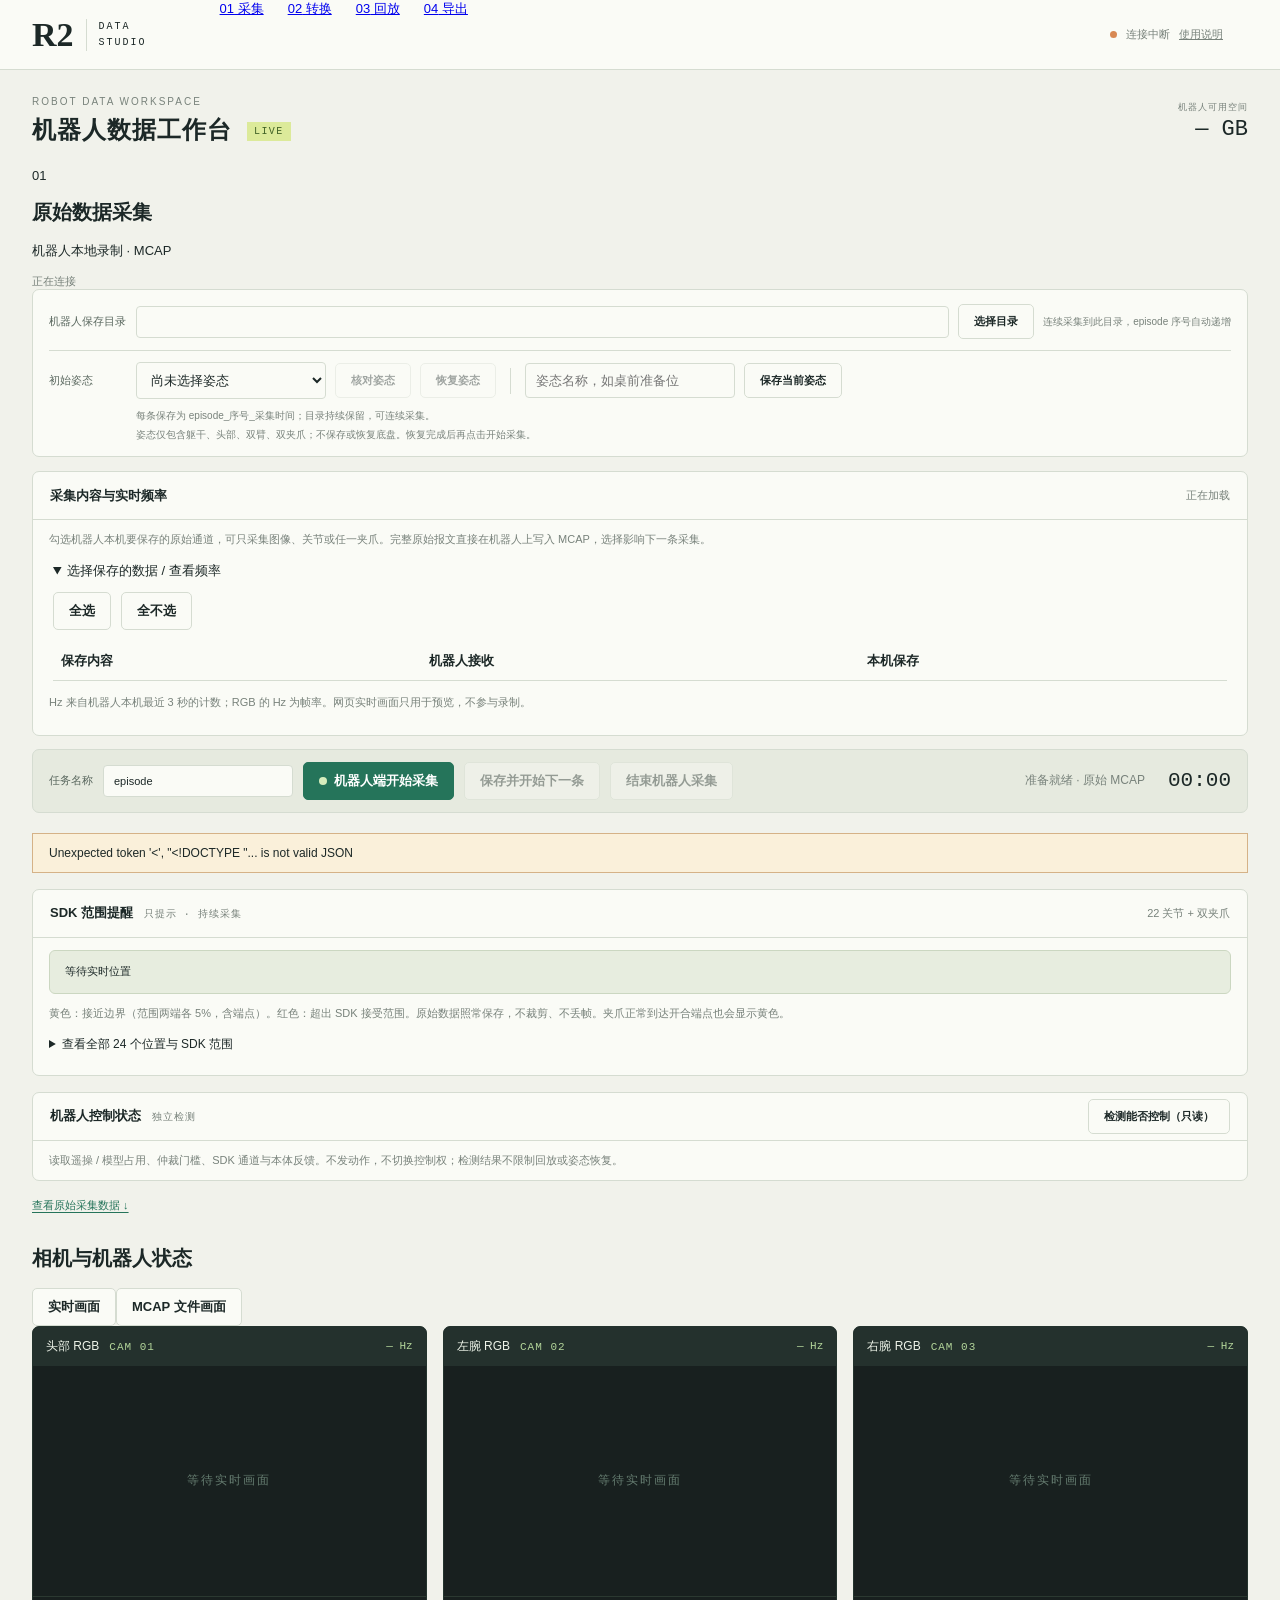
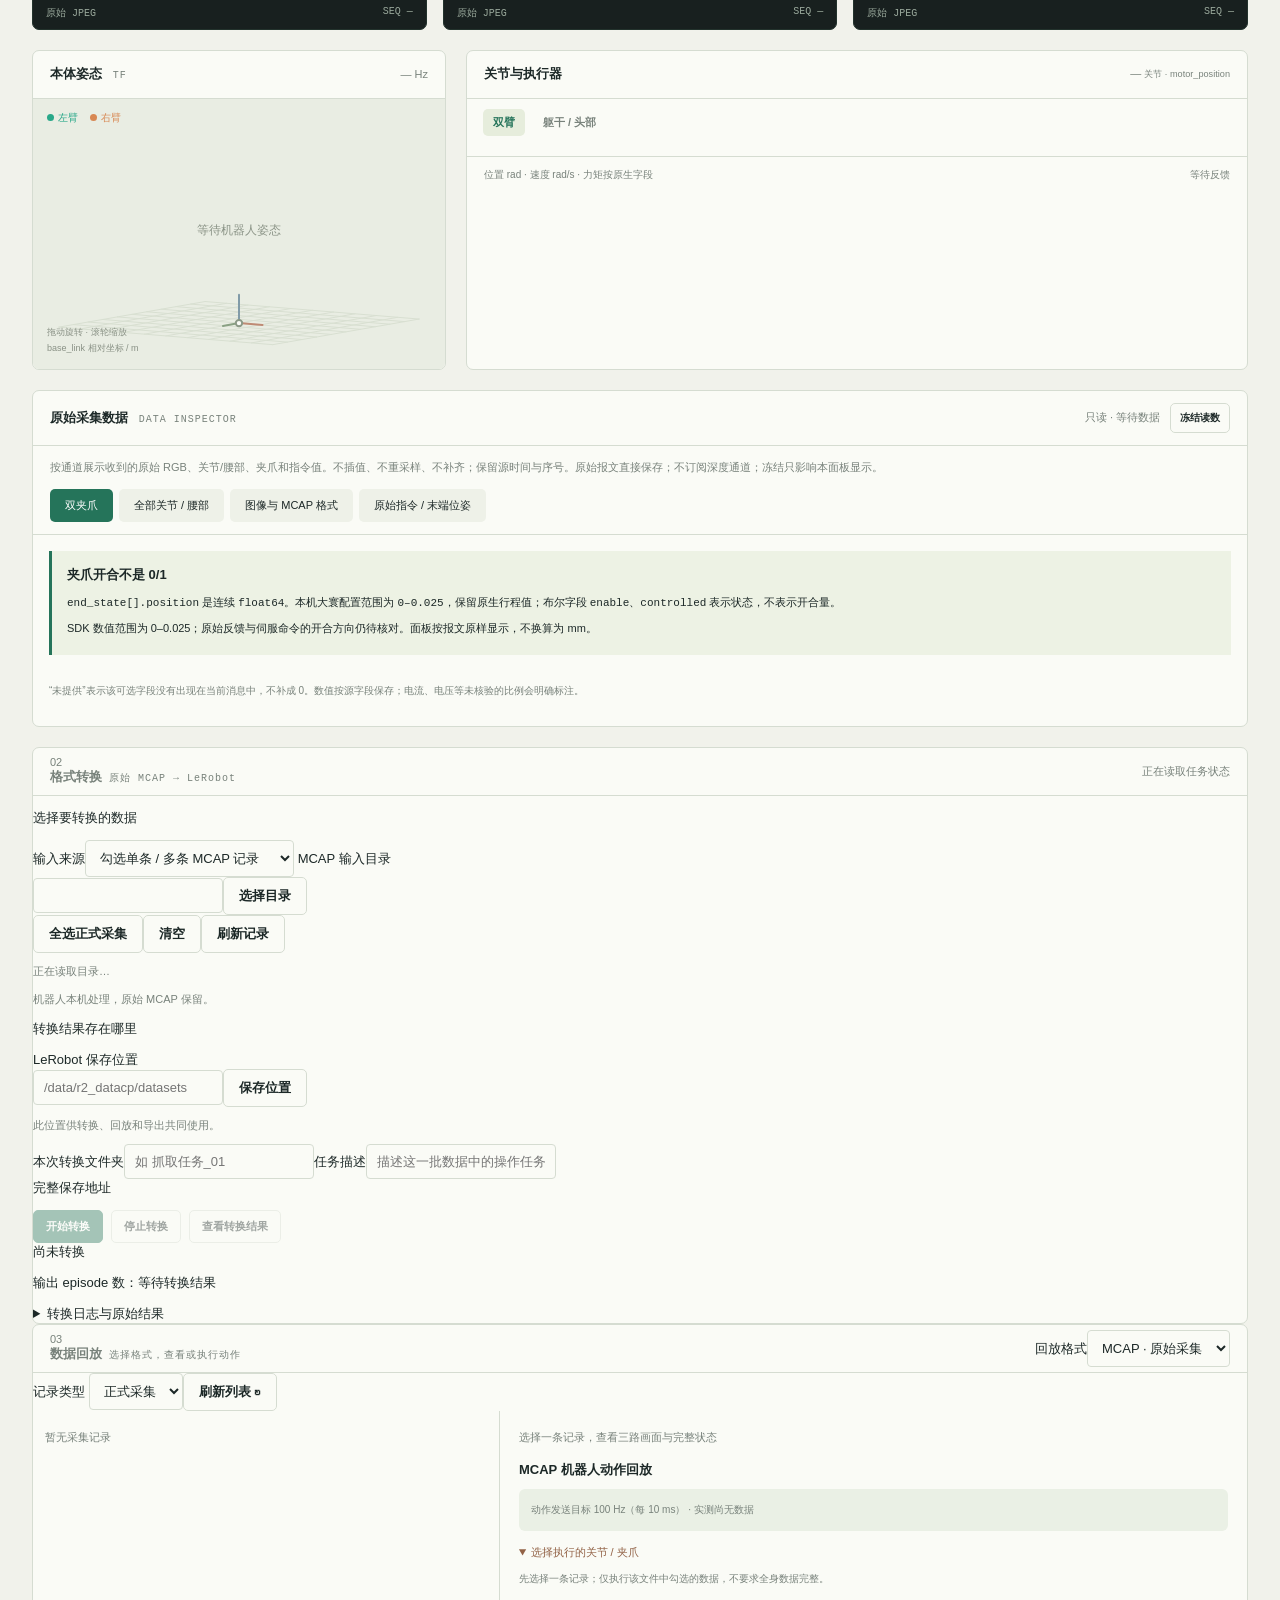
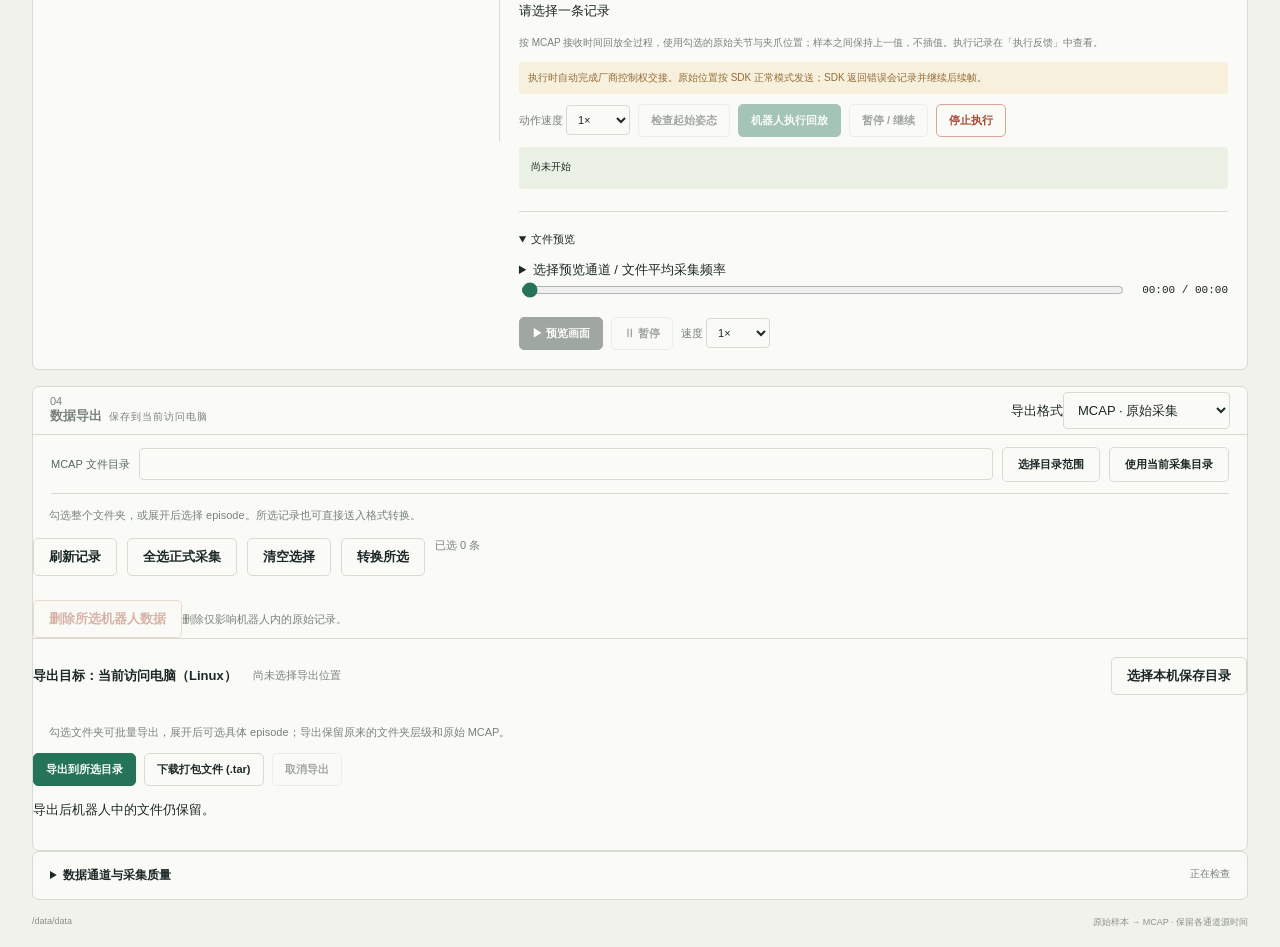
==== studio/static/index.html @ 5858179d "Integrate robot-local capture conversion and replay Organize the robot-local MCAP studio, LeRobot co" ====
<!doctype html><html lang="zh-CN"><head><meta charset="utf-8"><meta name="viewport" content="width=device-width,initial-scale=1"><title>R2 · 数据采集工作台</title><link rel="stylesheet" href="/static/style.css?v=20261030-layout5"></head><body>
<header><a class="brand" href="/">R2<span>DATA STUDIO</span></a><nav class="workspace-nav" aria-label="工作区"><a href="#captureWorkspace"><span>01</span> 采集</a><a href="#dataConversion"><span>02</span> 转换</a><a href="#dataReplay"><span>03</span> 回放</a><a href="#dataExport"><span>04</span> 导出</a></nav><div class="connection"><i id="connDot"></i><span id="connection">正在连接机器人</span><a href="/guide" target="_blank" style="color:inherit">使用说明</a><time id="clock"></time></div></header>
<main><section class="titlebar"><div><p class="eyebrow">ROBOT DATA WORKSPACE</p><h1>机器人数据工作台<span id="modeLabel">LIVE</span></h1></div><div class="disk"><small>机器人可用空间</small><strong id="disk">— GB</strong></div></section>
<div class="workspace-heading" id="captureWorkspace"><span class="section-number">01</span><div><h2>原始数据采集</h2><p>机器人本地录制 · MCAP</p></div><span id="robotStorageStatus" class="muted">正在连接</span></div><section class="setup-panel panel"><div class="storage-row"><label for="saveDir">机器人保存目录</label><input id="saveDir" readonly aria-label="当前采集保存目录"><button id="chooseDir">选择目录</button><small>连续采集到此目录，episode 序号自动递增</small></div><div class="posture-row"><label for="poseSelect">初始姿态</label><select id="poseSelect"><option value="">尚未选择姿态</option></select><button id="checkPose" disabled>核对姿态</button><button id="restorePose" disabled>恢复姿态</button><span class="setup-divider"></span><input id="poseName" placeholder="姿态名称，如桌前准备位" aria-label="保存姿态的名称" maxlength="80"><button id="savePose">保存当前姿态</button></div><p class="scope-note">每条保存为 episode_序号_采集时间；目录持续保留，可连续采集。</p><p class="scope-note">姿态仅包含躯干、头部、双臂、双夹爪；不保存或恢复底盘。恢复完成后再点击开始采集。</p><p class="scope-note" id="restorePoseHint" role="status" hidden></p><p class="scope-note" id="activeMotionLink" hidden><a href="#dataReplay">查看当前执行任务 ↓</a></p><pre id="poseInfo" hidden></pre></section>


<section class="panel data-selection"><div class="panel-head"><h2>采集内容与实时频率</h2><span id="captureCount" class="muted">正在加载</span></div>
<p class="advisory-explain">勾选机器人本机要保存的原始通道，可只采集图像、关节或任一夹爪。完整原始报文直接在机器人上写入 MCAP，选择影响下一条采集。</p>
<details open><summary>选择保存的数据 / 查看频率</summary><div class="selection-actions"><button id="captureAll" type="button">全选</button><button id="captureNone" type="button">全不选</button></div>
<div class="selection-scroll"><table class="selection-table"><thead><tr><th>保存内容</th><th>机器人接收</th><th>本机保存</th></tr></thead><tbody id="captureSelection"></tbody></table></div></details>
<p class="advisory-explain">Hz 来自机器人本机最近 3 秒的计数；RGB 的 Hz 为帧率。网页实时画面只用于预览，不参与录制。</p></section>
<p id="robotStorageInfo" class="capture-storage-info"></p><section class="controlbar"><label>任务名称 <input id="task" value="episode" maxlength="60" aria-label="任务名称"></label><button id="record" class="primary"><span class="record-dot"></span>机器人端开始采集</button><button id="nextRecord" disabled>保存并开始下一条</button><button id="stopRecord" disabled>结束机器人采集</button><div id="recordStatus" class="record-status">准备就绪 · 原始 MCAP</div><span id="elapsed" class="digits">00:00</span></section>
<div id="notice" role="status" hidden></div>
<section class="panel advisory-panel" id="sdkAdvisory"><div class="panel-head"><h2>SDK 范围提醒 <small>只提示 · 持续采集</small></h2><span class="muted">22 关节 + 双夹爪</span></div>
<div id="limitNotice" class="limit-notice" role="status">等待实时位置</div><p class="advisory-explain">黄色：接近边界（范围两端各 5%，含端点）。红色：超出 SDK 接受范围。原始数据照常保存，不裁剪、不丢帧。夹爪正常到达开合端点也会显示黄色。</p>
<div id="limitRecent" class="recent-limits" hidden></div><details><summary>查看全部 24 个位置与 SDK 范围</summary><div class="data-scroll" id="sdkLimitTable"></div><p class="advisory-explain">关节使用 motor_position；夹爪使用 end_state[].position 原生值。这里只判断位置范围，速度 / 力矩 / 电流没有套用猜测阈值；不包含底盘。</p></details></section>
<section class="panel control-check"><div class="panel-head"><h2>机器人控制状态 <small>独立检测</small></h2><button id="checkControl">检测能否控制（只读）</button></div><p class="advisory-explain">读取遥操 / 模型占用、仲裁门槛、SDK 通道与本体反馈。不发动作，不切换控制权；检测结果不限制回放或姿态恢复。</p><div id="controlCheckResult" role="status" hidden></div></section>
<a class="inspector-jump" href="#dataInspector">查看原始采集数据 ↓</a><div class="source-toolbar"><h2>相机与机器人状态</h2><div><button id="liveTab" class="tab active">实时画面</button><button id="playbackTab" class="tab">MCAP 文件画面</button></div></div><section class="cameras" id="cameras"></section>
<section class="observation"><article class="panel pose-panel"><div class="panel-head"><h2>本体姿态 <small>TF</small></h2><span id="jointHz">— Hz</span></div><div class="pose-wrap"><canvas id="pose" aria-label="基于实测 TF 的机器人三维骨架"></canvas><span class="pose-note">拖动旋转 · 滚轮缩放<br>base_link 相对坐标 / m</span><div class="legend"><span class="left">左臂</span><span class="right">右臂</span></div></div><div class="grippers" id="grippers"></div></article>
<article class="panel joints-panel"><div class="panel-head"><h2>关节与执行器</h2><div><span id="jointCount">—</span> <small>关节 · motor_position</small></div></div><div class="joint-tabs"><button class="active" data-group="arms">双臂</button><button data-group="body">躯干 / 头部</button></div><div class="joint-grid" id="joints"></div><div class="joint-footer"><span>位置 rad · 速度 rad/s · 力矩按原生字段</span><span id="errors">等待反馈</span></div></article></section>
<section class="panel data-inspector" id="dataInspector"><div class="panel-head"><h2>原始采集数据 <small>DATA INSPECTOR</small></h2><div><span id="inspectSource">只读 · 等待数据</span><button id="freezeInspector">冻结读数</button></div></div><p class="inspector-intro">按通道展示收到的原始 RGB、关节/腰部、夹爪和指令值。不插值、不重采样、不补齐；保留源时间与序号。原始报文直接保存；不订阅深度通道；冻结只影响本面板显示。</p><div class="data-tabs" role="tablist" aria-label="数据字段分类"><button role="tab" data-inspect-tab="grippers" aria-selected="true" class="active">双夹爪</button><button role="tab" data-inspect-tab="joints" aria-selected="false">全部关节 / 腰部</button><button role="tab" data-inspect-tab="images" aria-selected="false">图像与 MCAP 格式</button><button role="tab" data-inspect-tab="other" aria-selected="false">原始指令 / 末端位姿</button></div>
<div id="inspectGrippers" class="inspector-view" role="tabpanel"><div class="data-callout"><strong>夹爪开合不是 0/1</strong><p><code>end_state[].position</code> 是连续 <code>float64</code>。本机大寰配置范围为 <code>0–0.025</code>，保留原生行程值；布尔字段 <code>enable</code>、<code>controlled</code> 表示状态，不表示开合量。</p><p>SDK 数值范围为 0–0.025；原始反馈与伺服命令的开合方向仍待核对。面板按报文原样显示，不换算为 mm。</p></div><div class="gripper-data-grid" id="gripperData"></div><p class="data-footnote">“未提供”表示该可选字段没有出现在当前消息中，不补成 0。数值按源字段保存；电流、电压等未核验的比例会明确标注。</p></div>
<div id="inspectJoints" class="inspector-view" role="tabpanel" hidden><div class="data-toolbar"><label>关节组 <select id="inspectJointGroup"><option value="all">全部 22 个关节</option><option value="body">躯干 / 腰部 · 5</option><option value="head">头部 · 3</option><option value="arm_l">左臂 · 7</option><option value="arm_r">右臂 · 7</option></select></label><span id="jointDataStamp"></span></div><p class="data-footnote"><code>name[]</code> 对应等长数值数组。位置用 <code>motor_position</code>（float64，rad），速度用 <code>motor_velocity</code>（float64，rad/s）；点击任一关节查看全部字段。</p><div class="data-scroll" id="jointDataTable"></div><div class="joint-detail" id="jointFieldDetail"></div><div id="unmappedJointData"></div></div>
<div id="inspectImages" class="inspector-view" role="tabpanel" hidden><div class="data-callout"><strong>RGB 是逐帧 JPEG，记录容器是 MCAP</strong><p>不是 MP4 / H.264 视频文件，也不另外保存一堆 JPG。每帧 JPEG 字节写入 MCAP 的消息；页面连续显示这些帧形成视频预览。JPEG 是相机端已压缩的图像，本采集程序不二次转码。</p><p>MCAP 数据块使用 <b>ZSTD 无损压缩</b>；它和图像的 JPEG 编码是两层不同的压缩。不订阅深度通道；已订阅消息的全部原始字段直接保存。</p></div><div id="cameraFormatData"></div><div class="mcap-layout"><h3>一个 episode 中的实际结构</h3><code>选定目录 / episode_序号_采集时间 / raw.mcap</code><dl><dt>/raw/camera/…</dt><dd>RGB Aorta 报文字节保持不变：128 字节传输头 + 相机包头 + JPEG 字节。</dd><dt>/camera/…/image</dt><dd>RGB 的 foxglove.CompressedImage（Protobuf）：format="jpeg"、data=原始 JPEG 字节；timestamp 使用 采集主机接收时间。</dd><dt>/hal/joint_state、/hal/…_ee_data</dt><dd>收到的原始 Protobuf payload，字段不删除、不重编码，schema 内嵌。JSON 表格仅用于前端查看。</dd><dt>/metadata/…</dt><dd>源时间、发布 PTP 时间、采集主机接收时间、序号。时间保留 ns，前端用字符串避免大整数丢精度。</dd></dl><p class="data-footnote">保存策略在 selection_policy.json 附件；/raw 中直接写入收到的完整报文字节，不删字段、不重建报文。源时间与 采集主机时间分属不同的时钟域；三路组帧时间相同不能证明曝光硬同步。原始样本直接保存为 MCAP；采集和显示均不对齐、不插值、不重采样，LeRobot 由独立转换任务生成，采集端不做格式转换。</p></div></div>
<div id="inspectOther" class="inspector-view" role="tabpanel" hidden><div class="data-toolbar"><label>数据通道 <select id="inspectTopic"></select></label><span id="otherDataStatus"></span></div><p id="otherDataNote" class="data-footnote"></p><div id="otherDataMeta"></div><pre id="otherDataJson"></pre><p class="data-footnote">底盘通道与底盘状态字段不在本面板显示；base_link 仅保留为本体 TF 的参考系名称。本面板只读取接收到的数据，不下发指令。</p></div></section>


<section class="panel workflow-panel workspace-panel" id="dataConversion"><div class="panel-head section-head"><div><span class="section-number">02</span><h2>格式转换<small>原始 MCAP → LeRobot</small></h2></div><span id="workflowConnection" class="muted">正在读取任务状态</span></div>
<div class="workflow-content"><div class="conversion-grid"><div class="conversion-input"><p class="field-kicker">选择要转换的数据</p><label class="field-stack" for="conversionMode">输入来源<select id="conversionMode"><option value="selection">勾选单条 / 多条 MCAP 记录</option><option value="directory">一个文件夹中的全部 episode</option></select></label>
<label class="field-stack conversion-root-label" for="conversionInputRoot">MCAP 输入目录</label><div class="conversion-root-picker"><input id="conversionInputRoot" readonly aria-label="转换输入目录"><button id="chooseConversionRoot" type="button">选择目录</button></div>
<div id="conversionSelectionRow"><div class="conversion-tree-tools"><button id="conversionAll" type="button">全选正式采集</button><button id="conversionNone" type="button">清空</button><button id="conversionChooseRecords" type="button">刷新记录</button><span id="conversionSelected" role="status"></span></div><p id="conversionFileStatus" class="muted" role="status">正在读取目录…</p><div id="conversionFiles" class="conversion-file-tree"></div><p id="conversionSelectedList" class="selected-records"></p></div>
<div id="conversionDirectoryRow" hidden><label class="field-stack" for="conversionSourceDir">批量转换文件夹<input id="conversionSourceDir" placeholder="输入机器人上的绝对目录路径"></label><p class="conversion-directory-note">将递归转换此文件夹中的全部 episode；可直接修改路径。</p><button id="conversionUseRoot" type="button">使用当前采集目录</button></div><p class="muted">机器人本机处理，原始 MCAP 保留。</p></div>
<div class="conversion-output"><p class="field-kicker">转换结果存在哪里</p><label class="field-stack" for="conversionOutput">LeRobot 保存位置</label><div class="root-settings"><input id="conversionOutput" placeholder="/data/r2_datacp/datasets"><button id="saveLerobotRoot" type="button">保存位置</button></div><p id="lerobotRootStatus" class="muted">此位置供转换、回放和导出共同使用。</p><label class="field-stack" for="conversionRepo">本次转换文件夹<input id="conversionRepo" placeholder="如 抓取任务_01" maxlength="100"></label><label class="field-stack" for="conversionTask">任务描述<input id="conversionTask" placeholder="描述这一批数据中的操作任务" maxlength="500"></label><div class="output-location"><span>完整保存地址</span><p id="conversionDatasetPath"></p></div></div></div>
<div class="conversion-footer"><div class="button-row"><button id="conversionStart" class="primary" type="button" disabled>开始转换</button><button id="conversionStop" type="button" disabled>停止转换</button><button id="conversionShowResult" type="button" disabled>查看转换结果</button></div><span id="conversionPhase" role="status">尚未转换</span></div><div id="conversionProgress" class="conversion-progress" hidden><div class="conversion-progress-title"><strong id="conversionProgressPhase">等待任务</strong><span id="conversionPercent">—</span></div><div id="conversionProgressBar"></div><div class="conversion-progress-metrics"><span id="conversionSourceProgress"></span><span id="conversionFrameProgress"></span><span id="conversionByteProgress"></span><span id="conversionTiming"></span></div><p id="conversionCurrentSource"></p></div>
<div class="conversion-summary"><p id="conversionOutcome" class="conversion-outcome" role="status"></p><ul id="conversionSourceErrors" class="conversion-source-errors" hidden></ul><p id="conversionOutputCount">输出 episode 数：等待转换结果</p></div><p id="conversionResultHint" class="path-caption"></p>
<section id="conversionFileBrowser" class="conversion-file-browser" hidden><div class="conversion-browser-head"><h3>转换输出文件</h3><div><button id="conversionBrowseParent" type="button" disabled>上一级</button><button id="conversionBrowseRefresh" type="button">刷新目录</button></div></div><p id="conversionBrowsePath" class="path-caption"></p><div id="conversionBrowserFiles"></div><p id="conversionBrowserStatus" class="muted" role="status"></p></section>
<details><summary>转换日志与原始结果</summary><pre id="conversionLog">转换日志将在这里显示。</pre><pre id="conversionProgressRaw"></pre><pre id="conversionResult"></pre></details></div></section><section class="panel library workspace-panel" id="dataReplay"><div class="panel-head section-head"><div><span class="section-number">03</span><h2>数据回放<small>选择格式，查看或执行动作</small></h2></div><label class="format-picker">回放格式<select id="replayFormat"><option value="mcap">MCAP · 原始采集</option><option value="lerobot">LeRobot · 转换后</option></select></label></div><div id="mcapReplay"><div class="format-toolbar"><label>记录类型 <select id="fileCategory"><option value="collection">正式采集</option><option value="feedback">执行反馈</option><option value="test">历史测试</option></select></label><span id="fileCounts" class="muted"></span><button id="refresh">刷新列表 ↻</button></div><div class="library-body"><div class="file-list" id="files"><p class="muted">暂无采集记录</p></div><div class="playback-controls"><div class="selected-file" id="selectedFile">选择一条记录，查看三路画面与完整状态</div><section class="robot-controls"><h3 id="robotReplayControls">MCAP 机器人动作回放</h3>
<p id="replayRate" class="rate-summary" role="status">动作发送目标 100 Hz（每 10 ms） · 实测尚无数据</p>
<details class="replay-selection" open><summary>选择执行的关节 / 夹爪</summary><p id="fileSelectionNote">先选择一条记录；仅执行该文件中勾选的数据，不要求全身数据完整。</p><div id="replayTargets">请选择一条记录</div></details><p>按 MCAP 接收时间回放全过程，使用勾选的原始关节与夹爪位置；样本之间保持上一值，不插值。执行记录在「执行反馈」中查看。</p><p class="validation-note">执行时自动完成厂商控制权交接。原始位置按 SDK 正常模式发送；SDK 返回错误会记录并继续后续帧。</p><div class="button-row"><label>动作速度 <select id="robotSpeed"><option value=".25">0.25×</option><option value=".5">0.5×</option><option value="1" selected>1×</option><option value="2">2×</option></select></label><button id="plan" disabled>检查起始姿态</button><button id="execute" class="primary" disabled>机器人执行回放</button><button id="pauseRobot" disabled>暂停 / 继续</button><button id="stopRobot" class="danger">停止执行</button></div><pre id="replayInfo">尚未开始</pre></section><details class="preview-controls" open><summary>文件预览</summary><details><summary>选择预览通道 / 文件平均采集频率</summary><div id="previewTopics">请选择一条记录</div><button id="applyPreview" type="button">应用预览选择</button></details><div class="timeline"><input id="seek" type="range" min="0" max="1" step=".01" value="0" aria-label="回放进度"><span class="digits" id="playTime">00:00 / 00:00</span></div><div class="button-row"><button id="play" class="dark" disabled>▶ 预览画面</button><button id="pause" disabled>Ⅱ 暂停</button><label>速度 <select id="speed"><option value=".25">0.25×</option><option value=".5">0.5×</option><option value="1" selected>1×</option><option value="2">2×</option></select></label><button id="validate" disabled hidden>校验 MCAP</button></div></details><pre id="result" hidden></pre></div></div></div><div id="lerobotReplay" class="workflow-content" hidden><div class="format-status"><span>LeRobot · 转换后数据</span><strong id="lerobotPhase" role="status">尚未执行</strong></div><p class="advisory-explain">选择数据集与 episode，按保存的动作和时间通过厂商 SDK 回放。</p>
<div class="catalog-toolbar"><p id="lerobotReplayRoot" class="path-caption"></p><button id="lerobotRefresh" type="button">刷新数据集</button></div><input id="lerobotRoot" type="hidden">
<div class="workflow-form"><label for="lerobotDataset">LeRobot 数据集</label><select id="lerobotDataset"><option value="">先读取数据集目录</option></select><label for="lerobotEpisode">episode</label><select id="lerobotEpisode"><option value="">先选择数据集</option></select></div>
<p id="lerobotDatasetCount" class="muted">尚未读取数据集</p><p id="lerobotSummary" role="status">选择 episode 后可读取动作字段；读取不会连接 SDK 或发送动作。</p>
<div class="button-row"><button id="lerobotInspect" type="button" disabled>读取片段（不发动作）</button><button id="lerobotExecute" class="primary" type="button" disabled>机器人执行 LeRobot 回放</button><button id="lerobotStop" class="danger" type="button" disabled>停止 LeRobot 回放</button></div>
<p class="advisory-explain">点击执行后会进行控制权交接，并直接发送首帧动作。转换后的 action 与录制反馈分别展示，动作实际跟随需结合机器人反馈观察。</p>
<p id="lerobotRate" class="rate-summary">动作发送目标 100 Hz · 实际尚无数据</p><p id="lerobotJob" class="muted"></p>
<details><summary>所选片段首帧数据</summary><div id="lerobotValues" class="data-scroll"></div></details><details><summary>回放日志与结果</summary><pre id="lerobotLog">执行日志将在这里显示。</pre><pre id="lerobotResult"></pre></details>
</div></section><section class="panel robot-storage-panel workspace-panel" id="dataExport"><div class="panel-head section-head"><div><span class="section-number">04</span><h2>数据导出<small>保存到当前访问电脑</small></h2></div><label class="format-picker">导出格式<select id="exportFormat"><option value="mcap">MCAP · 原始采集</option><option value="lerobot">LeRobot · 完整数据集</option></select></label></div>
<div class="export-workspace"><div id="mcapExportInputs"><div class="storage-row library-root-row"><label for="libraryRoot">MCAP 文件目录</label><input id="libraryRoot" readonly aria-label="导出删除机器人目录范围"><button id="chooseLibraryRoot" type="button">选择目录范围</button><button id="useCaptureRoot" type="button">使用当前采集目录</button></div><p class="advisory-explain">勾选整个文件夹，或展开后选择 episode。所选记录也可直接送入格式转换。</p>
<div class="selection-actions"><button id="refreshRobotFiles" type="button">刷新记录</button><button id="exportAll" type="button">全选正式采集</button><button id="exportNone" type="button">清空选择</button><button id="convertSelected" type="button">转换所选</button><span id="exportCount" class="muted">已选 0 条</span></div>
<div id="robotFiles" class="export-file-list"></div>
<div class="delete-tools"><button id="deleteSelected" class="danger" type="button" disabled>删除所选机器人数据</button><span class="muted">删除仅影响机器人内的原始记录。</span></div></div>
<div id="lerobotExportInputs" hidden><div class="catalog-toolbar"><p id="lerobotExportRoot" class="path-caption"></p><button id="lerobotExportRefresh" type="button">刷新数据集</button></div><label class="field-stack" for="lerobotExportDataset">导出哪一套 LeRobot 数据<select id="lerobotExportDataset"><option value="">选择完整数据集</option></select></label><p class="export-scope">整套导出 · 包含全部 episode、视频与元数据，保持原有目录结构。</p><p id="lerobotExportSelection" class="path-caption">尚未选择数据集</p></div>
<div class="export-destination"><strong id="exportComputer">正在识别当前访问电脑</strong><span id="exportFolder" class="muted">尚未选择导出位置</span><button id="chooseExportFolder" type="button">选择本机保存目录</button></div><p id="exportMethodNote" class="advisory-explain"></p><div class="button-row export-actions"><button id="exportSelected" class="primary" type="button">导出到所选目录</button><button id="exportArchive" type="button">下载打包文件 (.tar)</button><button id="cancelExport" type="button" disabled>取消导出</button></div><p id="exportProgress" role="status">导出后机器人中的文件仍保留。</p></div>
<div hidden><input id="robotSaveDir"><button id="chooseRobotDir" type="button">选择机器人目录</button></div></section><details class="panel stream-panel"><summary>数据通道与采集质量 <span id="streamSummary">正在检查</span></summary><div id="streams"></div></details>
<footer><span id="dataDir">/data/data</span><span>原始样本 → MCAP · 保留各通道源时间</span></footer>
</main><dialog id="motionDialog"><h2>在机器人上执行</h2><p id="motionSummary">将先返回起始姿态，再回放选中记录的完整 22 关节与双夹爪轨迹。确认现场已准备好，机器人会运动。</p><p id="motionFile"></p><div class="button-row"><button id="cancelMotion">取消</button><button id="confirmMotion" class="primary">开始全过程回放</button></div></dialog>
<dialog id="directoryDialog"><h2 id="directoryTitle">选择 机器人保存目录</h2><p id="directoryDescription">采集与文件查看使用这个机器人本机目录。</p><div class="directory-path"><input id="folderPath" aria-label="保存目录绝对路径"><button id="browsePath">打开</button><button id="parentFolder">上一级</button></div><div id="folderList" class="folder-list"></div><p id="folderMeta" class="muted"></p><div class="button-row"><button id="cancelDir">取消</button><button id="createDir">创建并选用输入目录</button><button id="useDir" class="primary">选用当前目录</button></div></dialog>
<dialog id="deleteEpisodeDialog"><h2>删除机器人采集数据</h2><p id="deleteSummary"></p><pre id="deleteList" class="delete-list"></pre><p class="advisory-explain">删除后不能在网页中恢复，请确认已不再需要这些机器人原始文件。</p><div class="button-row"><button id="cancelDeleteEpisodes" type="button">取消</button><button id="confirmDeleteEpisodes" class="danger" type="button">确认永久删除</button></div></dialog>
<script src="/static/app.js?v=20261030-layout5"></script><script src="/static/inspector.js?v=20261030-layout5"></script><script src="/static/advisory.js?v=20261030-layout5"></script><script src="/static/selection.js?v=20261030-layout5"></script><script src="/static/robot_storage.js?v=20261030-layout5"></script><script src="/static/workflow.js?v=20261030-layout5"></script></body></html>
---- static/style.css ----
:root{--ink:#1c2827;--muted:#78827b;--paper:#f1f2eb;--panel:#fafbf6;--line:#d5dcd1;--green:#25745a;--lime:#dcea9a;--orange:#d36b36;--left:#29a889;--right:#d88853;font-family:"Noto Sans CJK SC","PingFang SC","Microsoft YaHei",sans-serif;color:var(--ink);background:var(--paper);font-size:13px}*{box-sizing:border-box}body{margin:0}button,input,select{font:inherit}button{cursor:pointer;border:1px solid var(--line);background:var(--panel);border-radius:5px;padding:9px 15px;color:var(--ink);font-weight:600;transition:background .15s}button:hover{background:#e7ecdf}button:disabled{opacity:.4;cursor:default}button:focus-visible,input:focus-visible,select:focus-visible{outline:2px solid var(--green);outline-offset:2px}input,select{border:1px solid var(--line);background:var(--panel);border-radius:4px;padding:9px 10px;color:var(--ink)}header{height:70px;border-bottom:1px solid var(--line);display:flex;align-items:center;padding:0 32px;gap:64px;background:var(--panel)}.brand{font-family:Georgia,serif;font-weight:bold;font-size:34px;text-decoration:none;color:var(--ink);display:flex;align-items:center;gap:12px}.brand span{font:10px "SFMono-Regular",Consolas,monospace;letter-spacing:2px;border-left:1px solid var(--line);padding-left:12px;width:70px;line-height:1.6}nav{display:flex;height:100%;gap:24px}nav .tab{border:0;border-radius:0;background:transparent;position:relative;padding:0 6px;color:var(--muted)}nav .active{color:var(--green)}nav .active:after{content:"";height:3px;position:absolute;bottom:0;left:0;right:0;background:var(--green)}.connection{margin-left:auto;display:flex;align-items:center;gap:9px;color:var(--muted);font-size:11px}.connection i{width:7px;height:7px;border-radius:50%;background:var(--orange)}.connection time{margin-left:16px}.digits,time,pre,.camera-info,.joint-value{font-family:"SFMono-Regular","Cascadia Code",Consolas,monospace;font-variant-numeric:tabular-nums}main{max-width:1680px;margin:auto;padding:26px 32px 18px}.titlebar{display:flex;justify-content:space-between;align-items:center;margin-bottom:22px}.eyebrow{font-size:10px;letter-spacing:2px;color:var(--muted);margin:0 0 7px}h1{font-size:24px;letter-spacing:1px;margin:0;font-weight:650}h1 span{font:10px Consolas,monospace;letter-spacing:1.4px;vertical-align:middle;margin-left:15px;padding:4px 7px;background:var(--lime);color:#416226}.disk{text-align:right}.disk small{font-size:9px;letter-spacing:1px;color:var(--muted);display:block}.disk strong{font:22px Consolas,monospace;display:block;margin-top:3px}.controlbar{display:flex;align-items:center;gap:10px;background:#e6eadf;border:1px solid var(--line);padding:12px 16px;border-radius:7px;margin-bottom:20px}.controlbar label{font-size:11px;color:#58665d;display:flex;align-items:center;gap:10px}.controlbar input{width:190px}.primary{background:var(--green);color:white;border-color:var(--green)}.primary:hover{background:#1e604a}.dark{background:var(--ink);color:white;border-color:var(--ink)}.dark:hover{background:#344c46}.danger{color:#a64732;border-color:#d9a597}.record-dot{display:inline-block;width:8px;height:8px;border-radius:50%;background:#d6edbd;margin-right:7px}.record-status{margin-left:auto;color:var(--muted);font-size:12px}.controlbar .digits{font-size:21px;min-width:76px;text-align:right}.recording{color:#b64a31!important}.cameras{display:grid;grid-template-columns:repeat(3,1fr);gap:16px;margin-bottom:20px}.camera{min-width:0;background:#18201f;border-radius:7px;overflow:hidden;border:1px solid #23332d}.camera-top{display:flex;justify-content:space-between;align-items:center;color:#eef4e9;padding:11px 13px;background:#24312d}.camera-top strong{font-size:12px;font-weight:500}.camera-top .camera-code{font:10px Consolas,monospace;color:#8fa296;letter-spacing:1px;margin-left:10px}.camera-top span:last-child{font:11px Consolas,monospace;color:#b3d59a}.camera-view{height:230px;position:relative;display:flex;align-items:center;justify-content:center}.camera canvas{width:100%;height:100%;object-fit:contain}.camera-placeholder{position:absolute;font:12px Consolas,monospace;letter-spacing:2px;color:#657c70}.camera-info{padding:9px 13px;color:#9aa99c;font-size:10px;display:flex;justify-content:space-between;border-top:1px solid #2b3931}.stale{color:#e6aa72!important}.observation{display:grid;grid-template-columns:minmax(320px,.9fr) minmax(560px,1.7fr);gap:20px;margin-bottom:20px}.panel{background:var(--panel);border:1px solid var(--line);border-radius:7px;overflow:hidden}.panel-head{min-height:48px;padding:0 17px;border-bottom:1px solid var(--line);display:flex;align-items:center;justify-content:space-between}.panel h2{font-size:13px;margin:0;font-weight:650}.panel h2 small{margin-left:7px;font:10px Consolas,monospace;color:var(--muted);letter-spacing:1px}.panel-head>span,.panel-head>div{font-size:11px;color:var(--muted)}.pose-wrap{position:relative;height:270px;background:#e9ede3}.pose-wrap canvas{width:100%;height:100%;display:block;cursor:grab}.pose-note{position:absolute;bottom:12px;left:14px;color:#899185;font-size:9px;line-height:1.8;pointer-events:none}.legend{position:absolute;top:12px;left:14px;display:flex;gap:12px;font-size:10px}.legend span:before{content:"";display:inline-block;width:7px;height:7px;background:currentColor;border-radius:50%;margin-right:4px}.left{color:var(--left)}.right{color:var(--right)}.grippers{display:grid;grid-template-columns:1fr 1fr}.gripper{padding:12px 15px;display:grid;grid-template-columns:48px 1fr;gap:10px;border-top:1px solid var(--line)}.gripper+.gripper{border-left:1px solid var(--line)}.gripper svg{width:46px;height:45px}.gripper strong{font-size:10px;font-weight:500;color:var(--muted);display:block}.gripper b{display:block;font:18px Consolas,monospace;margin-top:3px}.gripper small{font-size:9px;color:var(--muted)}.joint-tabs{padding:10px 16px;display:flex;gap:8px}.joint-tabs button{border:0;padding:6px 10px;font-size:11px;background:none;color:var(--muted)}.joint-tabs button.active{background:#e6eddc;color:var(--green)}.joint-grid{display:grid;grid-template-columns:1fr 1fr;gap:0 24px;padding:0 17px 10px}.joint-column .thead,.joint-row{display:grid;grid-template-columns:1fr 75px 55px 55px;align-items:center;gap:5px}.thead{color:var(--muted);font-size:9px;border-bottom:1px solid var(--line);padding:7px 0}.joint-row{height:32px;border-bottom:1px solid #e9ede4;font-size:10px}.joint-row>span{position:relative}.joint-row .joint-name{font:10px Consolas,monospace}.joint-row .joint-name:after{content:"";position:absolute;bottom:-6px;left:0;width:var(--pct);max-width:80%;height:2px;background:var(--bar);opacity:.6}.joint-value{text-align:right;font-size:11px}.thead span:not(:first-child){text-align:right}.joint-footer{border-top:1px solid var(--line);padding:11px 17px;font-size:10px;color:var(--muted);display:flex;justify-content:space-between}.library{margin-bottom:16px}.library .panel-head button{border:0;background:none;color:var(--green);font-size:11px;padding:6px}.library-body{display:grid;grid-template-columns:1fr 1.6fr;min-height:200px}.file-list{padding:8px 12px;max-height:330px;overflow:auto;border-right:1px solid var(--line)}.file-item{padding:12px;border-bottom:1px solid #e6ebe0;cursor:pointer;border-radius:4px}.file-item:hover,.file-item.selected{background:#e9efdf}.file-item strong{font-size:11px;display:block;font-weight:500;overflow-wrap:anywhere}.file-item small{display:block;color:var(--muted);margin-top:4px;font-size:10px}.playback-controls{padding:19px}.selected-file{font-size:11px;color:var(--muted);margin-bottom:16px;overflow-wrap:anywhere}.timeline{display:flex;align-items:center;gap:16px;margin-bottom:16px}.timeline input{padding:0;flex:1;min-width:60px;accent-color:var(--green)}.timeline span{font-size:11px;white-space:nowrap}.button-row{display:flex;align-items:center;gap:8px;flex-wrap:wrap}.button-row button{font-size:11px;padding:8px 12px}.button-row label{font-size:11px;color:var(--muted)}.button-row select{padding:7px}.robot-controls{margin-top:20px;border-top:1px solid var(--line);padding-top:13px}.robot-controls summary{font-size:11px;cursor:pointer;color:#926246}.robot-controls p{font-size:10px;line-height:1.8;color:var(--muted)}pre{white-space:pre-wrap;overflow-wrap:anywhere;font-size:10px;line-height:1.8;background:#eaf0e4;padding:12px;border-radius:4px;max-height:240px;overflow:auto}.stream-panel summary{cursor:pointer;padding:15px 17px;font-size:12px;font-weight:600}.stream-panel summary>span{float:right;font-weight:400;font-size:10px;color:var(--muted)}#streams{padding:0 17px 12px}.stream-row{display:grid;grid-template-columns:2fr repeat(4,1fr);gap:8px;padding:7px 0;border-top:1px solid #e8ebdf;font:10px Consolas,monospace}.stream-row small{color:var(--muted)}footer{display:flex;justify-content:space-between;margin-top:16px;font-size:9px;color:#8a9287}.muted{color:var(--muted);font-size:11px}#notice{padding:12px 16px;border:1px solid #d5b287;background:#faf0da;margin-bottom:16px;white-space:pre-wrap;font-size:12px}dialog{border:1px solid var(--line);border-radius:8px;background:var(--panel);padding:28px;max-width:520px}dialog::backdrop{background:#12231dbb}dialog h2{font-size:18px}dialog p{line-height:1.8;font-size:12px}@media(min-width:1500px){.camera-view{height:280px}.pose-wrap{height:300px}.joint-row{height:36px}}@media(max-width:1000px){header{gap:25px;padding:0 18px}main{padding:20px 18px}.connection time{display:none}.observation{grid-template-columns:1fr}.pose-wrap{height:300px}.camera-view{height:180px}.library-body{grid-template-columns:1fr}.file-list{max-height:200px;border-right:0;border-bottom:1px solid var(--line)}}@media(max-width:650px){header{gap:16px;height:60px}.brand{font-size:28px}.brand span{display:none}.connection{font-size:9px}.cameras{grid-template-columns:1fr}.camera-view{height:250px}.controlbar{flex-wrap:wrap}.record-status{width:70%;margin-left:0}.controlbar input{width:130px}.joint-grid{grid-template-columns:1fr}.joint-row{height:35px}.library-body{display:block}h1{font-size:20px}.disk strong{font-size:17px}footer{display:block;line-height:1.8}.stream-row{grid-template-columns:2fr 1fr 1fr}.stream-row span:nth-last-child(-n+2){display:none}}@media(prefers-reduced-motion:reduce){*{transition:none!important}}

.setup-panel{padding:14px 16px;margin-bottom:14px}.storage-row,.posture-row{display:flex;align-items:center;gap:9px;flex-wrap:wrap}.storage-row{padding-bottom:11px;margin-bottom:11px;border-bottom:1px solid var(--line)}.storage-row label,.posture-row label{font-size:11px;color:#58665d;min-width:78px}.storage-row input{flex:1;min-width:240px;font:11px Consolas,monospace}.storage-row small{color:var(--muted);font-size:10px}.posture-row select{min-width:190px;max-width:320px}.posture-row input{width:210px}.setup-divider{height:26px;border-left:1px solid var(--line);margin:0 5px}.scope-note{font-size:10px;color:var(--muted);margin:10px 0 0 87px}.limit-notice{border:1px solid #cbd7c1;background:#e7eddf;padding:11px 15px;margin-bottom:12px;border-radius:6px;font-size:11px;line-height:1.8}.limit-notice.near{background:#fff3d8;border-color:#d3b780;color:#94611c}.limit-notice.over{background:#fbe8e1;border-color:#d8a296;color:#ab392c}.limit-notice.stale{background:#ecece7;color:#7b8077!important}.joint-row.near{background:#fff1d5;color:#8a5c1e}.joint-row.limit,.joint-row.over{background:#f9e5dc;color:#a13828}.joint-row .joint-name small{font:8px sans-serif}.robot-controls{margin:0 0 20px;padding:0 0 12px;border-top:0;border-bottom:1px solid var(--line)}.robot-controls h3{font-size:13px;margin:0 0 7px}.robot-controls .validation-note{color:#956c37;background:#f6f0dd;padding:7px 9px;border-radius:4px}.preview-controls>summary{font-size:11px;cursor:pointer;margin-bottom:14px}.directory-path{display:flex;gap:7px}.directory-path input{min-width:0;flex:1;font:11px monospace}#directoryDialog{width:720px;max-width:94vw}.folder-list{margin-top:12px;height:260px;overflow:auto;border:1px solid var(--line);border-radius:5px}.folder-list button{display:block;border:0;border-bottom:1px solid var(--line);border-radius:0;width:100%;text-align:left;font-weight:400}.folder-list .muted{padding:12px}.posture-row button,.storage-row button{font-size:11px}#poseInfo{margin-bottom:0}#saveDir{cursor:default}.scope-note+.scope-note{margin-top:5px}@media(max-width:900px){.scope-note{margin-left:0}.setup-divider{display:none}.posture-row input{width:200px}.storage-row small{display:none}}@media(max-width:650px){.posture-row select{flex:1;max-width:none}.storage-row input{min-width:130px}.scope-note{line-height:1.8}.directory-path{flex-wrap:wrap}}
.data-inspector{margin-bottom:20px}.data-inspector .panel-head{gap:12px;padding:12px 17px}.data-inspector .panel-head>div{display:flex;gap:10px;align-items:center}.data-inspector .panel-head button{font-size:10px;padding:7px 9px}.inspector-intro{font-size:11px;line-height:1.8;color:var(--muted);margin:12px 17px}.data-tabs{display:flex;gap:6px;padding:0 17px 12px;border-bottom:1px solid var(--line);flex-wrap:wrap}.data-tabs button{border:0;background:#eef1e8;font-size:11px;font-weight:500}.data-tabs button.active{background:var(--green);color:#fff}.inspector-view{padding:16px}.inspector-view[hidden]{display:none}.data-callout{background:#edf2e4;border-left:3px solid var(--green);padding:12px 15px;font-size:11px;line-height:1.9;margin:0 0 16px}.data-callout p{margin:4px 0}.data-callout strong{font-size:13px}code{font-family:Consolas,monospace;overflow-wrap:anywhere}.data-footnote{color:var(--muted);font-size:10px;line-height:1.9;margin:10px 0}.gripper-data-grid{display:grid;grid-template-columns:1fr 1fr;gap:16px}.grip-data-card{border:1px solid var(--line);border-radius:6px;padding:15px;min-width:0}.data-inspector h3{font-size:12px;margin:0 0 12px}.data-inspector h3 small,.data-inspector h3 code{display:block;font-size:10px;font-weight:400;color:var(--muted);margin-top:5px}.data-inspector h4{font-size:10px;font-weight:500;margin:14px 0 4px}.grip-reading{display:flex;gap:12px;align-items:baseline;flex-wrap:wrap;margin:15px 0}.grip-reading strong{font:30px Consolas,monospace;color:var(--green)}.grip-reading span{font-size:10px;color:var(--muted)}.range-caption{display:flex;justify-content:space-between;font:9px Consolas,monospace;color:var(--muted);gap:8px}.range-track{height:6px;background:#e4e9dd;margin:7px 0 12px;border-radius:3px;overflow:hidden}.range-track i{display:block;height:100%;background:var(--green)}.data-scroll{overflow:auto;max-width:100%}.field-table,.all-joints{border-collapse:collapse;width:100%;font-size:11px}.field-table th,.all-joints th{background:#eef1e8;font-size:10px;color:var(--muted);font-weight:500;text-align:left;white-space:nowrap}.field-table th,.field-table td,.all-joints th,.all-joints td{padding:9px 10px;border-bottom:1px solid #e0e6d9;vertical-align:top}.field-table small{display:block;color:var(--muted);font-size:9px;line-height:1.7;margin-top:3px}.field-table td:first-child{min-width:125px}.field-table td:nth-child(3){min-width:135px}.data-num,.all-joints td{font-family:Consolas,monospace;font-variant-numeric:tabular-nums}.data-num{max-width:200px;overflow-wrap:anywhere}.all-joints{min-width:670px}.all-joints td:not(:first-child),.all-joints th:not(:first-child){text-align:right}.all-joints button{border:0;background:transparent;font:11px Consolas,monospace;padding:0;color:var(--green);text-decoration:underline;text-underline-offset:3px}.all-joints tr.selected{background:#edf3e5}.data-toolbar{display:flex;align-items:center;gap:18px;flex-wrap:wrap;font-size:11px;margin-bottom:14px}.data-toolbar label{display:flex;gap:8px;align-items:center;min-width:0}.data-toolbar select{max-width:100%;font-size:11px}.data-toolbar>span{font-size:10px;color:var(--muted)}.joint-detail{margin:18px 0 0;padding-top:15px;border-top:1px solid var(--line)}.joint-detail .field-table td:first-child{width:180px}.sample-stamp{display:flex;flex-direction:column;gap:4px;font-size:9px;line-height:1.7;color:var(--muted);margin-top:10px;overflow-wrap:anywhere}.sample-stamp code{color:#4d6056}.camera-format-card{border:1px solid var(--line);border-radius:6px;padding:14px;margin:12px 0}.camera-format-card dl,.mcap-layout dl{display:grid;grid-template-columns:160px 1fr;font-size:11px;line-height:1.9;gap:5px 14px}.camera-format-card dt,.mcap-layout dt{color:var(--muted);overflow-wrap:anywhere}.camera-format-card dd,.mcap-layout dd{margin:0;overflow-wrap:anywhere}.mcap-layout{padding:15px;background:#f0f3e9;border-radius:6px;margin-top:20px}.mcap-layout>code{font-size:11px}#otherDataJson{max-height:440px}.inspector-jump{display:inline-block;font-size:11px;color:var(--green);margin:-6px 0 15px;text-underline-offset:3px}@media(max-width:850px){.gripper-data-grid{grid-template-columns:1fr}.data-inspector .panel-head{align-items:flex-start}.data-inspector .panel-head>div{flex-wrap:wrap;justify-content:flex-end}}@media(max-width:650px){.camera-format-card dl,.mcap-layout dl{grid-template-columns:1fr;gap:3px}.camera-format-card dd,.mcap-layout dd{margin-bottom:8px}.inspector-view{padding:12px}.grip-data-card{padding:10px}.field-table{font-size:10px}.field-table th,.field-table td{padding:8px 6px}.data-tabs{gap:5px}.data-tabs button{padding:8px}.data-toolbar select{max-width:260px}.data-inspector h2 small{display:none}.sample-stamp{font-size:9px}}

/* Advisory display only; equal-to-bound is valid and yellow. */
.joint-row.limit{background:#fff1d5;color:#8a5c1e}
.advisory-panel,.control-check{margin:0 0 16px}.advisory-panel .panel-head,.control-check .panel-head{gap:12px;flex-wrap:wrap}.advisory-panel h2 small,.control-check h2 small{font-size:10px}
.advisory-panel .limit-notice{margin:12px 16px 8px}.advisory-explain{margin:10px 16px;font-size:11px;color:var(--muted);line-height:1.8}
.advisory-panel details{margin:12px 16px}.advisory-panel summary{cursor:pointer;font-size:12px;margin-bottom:10px}.advisory-panel details .advisory-explain{margin:10px 0}
.sdk-limit-table{width:100%;border-collapse:collapse;font:11px Consolas,monospace;min-width:660px}
.sdk-limit-table th,.sdk-limit-table td{padding:9px 10px;text-align:left;border-bottom:1px solid var(--line)}
.sdk-limit-table th{background:#eef1e8;color:var(--muted);font:11px sans-serif}.sdk-limit-table td:last-child{font:11px sans-serif;min-width:130px}
.sdk-limit-table .near{background:#fff1d5;color:#815500}.sdk-limit-table .over{background:#fbe3df;color:#a32622}.sdk-limit-table .stale{color:#777}
.recent-limits{margin:10px 16px;padding:10px;background:#fbe3df;color:#a32622;font-size:11px;line-height:1.8;border-left:3px solid #ad3732}
#checkControl{font-size:11px}.control-check-result{margin:12px 16px;padding:12px;border:1px solid var(--line);border-radius:5px;font-size:11px;line-height:1.8;background:#f0f3ea}
.control-check-result.clear{border-color:#9cb69b}.control-check-result.occupied,.control-check-result.attention{background:#fff1d5;border-color:#c9a45a}
.control-check-result.unknown{background:#eeeeea}.control-check-result strong{font-size:13px}.check-time{display:block;color:var(--muted);font-size:10px}
.control-check-result dl{display:grid;grid-template-columns:190px 1fr;gap:5px 12px;margin:10px 0}.control-check-result dt{color:var(--muted)}.control-check-result dd{margin:0;overflow-wrap:anywhere}.control-check-result p{margin:6px 0 0}
@media(max-width:650px){.control-check-result dl{grid-template-columns:1fr;gap:2px}.control-check-result dd{margin-bottom:6px}.advisory-panel .panel-head>span{display:none}.advisory-panel h2 small{display:block;margin-top:4px}}

/* Whole-topic capture choices and partial motion playback. */
.data-selection{padding-bottom:12px}
.data-selection>details{margin:12px 20px}
.selection-actions{display:flex;gap:10px;margin:12px 0}
.selection-scroll{overflow-x:auto}
.selection-table{border-collapse:collapse;width:100%;min-width:480px}
.selection-table th,.selection-table td{text-align:left;border-bottom:1px solid var(--line,#d3dcce);padding:10px 8px}
.selection-table small{display:block;color:#78827b;font-size:11px;margin-left:22px;overflow-wrap:anywhere}
.selection-table td:not(:first-child){white-space:nowrap;font-variant-numeric:tabular-nums}
.selection-table input,.motion-group input,.preview-choice input{width:auto;margin-right:5px;accent-color:#23795e}
.replay-selection{margin:14px 0}
#replayTargets{display:grid;grid-template-columns:repeat(auto-fit,minmax(245px,1fr));gap:12px;margin:14px 0}
.motion-group{border:1px solid #d3dcce;border-radius:8px;min-width:0;padding:10px}
.motion-group legend{font-weight:600}
.joint-choice{display:block;padding:4px 0;font-size:12px;overflow-wrap:anywhere}
.preview-choice{display:block;padding:8px 0}
.preview-choice small{color:#78827b}
.rate-summary{background:#eaf0e5;padding:12px;border-radius:6px;font-variant-numeric:tabular-nums;line-height:1.8}

@media(max-width:650px){
 .selection-table{min-width:0;table-layout:fixed;font-size:12px}
 .selection-table th:first-child{width:50%}
 .selection-table th:not(:first-child){width:25%}
 .selection-table th,.selection-table td{padding:9px 4px}
 .selection-table td:not(:first-child){font-size:11px}
 .selection-table small{font-size:10px;margin-left:0}
 .data-selection>details{margin:12px 14px}
}

.robot-storage-panel{padding-bottom:16px}
.robot-storage-panel .storage-row{margin:12px 18px}
.robot-storage-panel>details{margin:12px 20px}
.robot-file-row{display:flex;gap:12px;justify-content:space-between;align-items:center;padding:12px 0;border-bottom:1px solid #d3dcce}
.robot-file-row small{display:block;overflow-wrap:anywhere;color:#78827b}
.robot-file-row strong{overflow-wrap:anywhere}
@media(max-width:650px){.robot-file-row{align-items:flex-start;flex-direction:column}.robot-storage-panel .storage-row{display:flex;flex-wrap:wrap}.robot-storage-panel .storage-row input{width:100%;min-width:0}}
.export-destination{display:flex;align-items:center;gap:16px;flex-wrap:wrap;padding:18px 0;border-top:1px solid var(--line,#d8dfd1)}
.export-file-list{max-height:300px;overflow:auto;margin:12px 0}.robot-file-row input[type=checkbox]{width:18px;height:18px;accent-color:#28795e;flex-shrink:0}.robot-file-row{justify-content:flex-start;cursor:pointer}.robot-file-row small{overflow-wrap:anywhere}#exportProgress{font-variant-numeric:tabular-nums;overflow-wrap:anywhere;line-height:1.7}#exportFolder{flex:1;min-width:220px}

.library-root-row{margin:16px 0 0}.library-folder{border:1px solid #d8dfd1;border-radius:6px;margin:8px 0;background:#fafbf6}.library-folder>summary{display:flex;align-items:center;gap:14px;padding:13px 15px;cursor:pointer;list-style:none}.library-folder>summary::before{content:'▸';color:#71806f}.library-folder[open]>summary::before{content:'▾'}.library-folder>summary::-webkit-details-marker{display:none}.library-folder-label{display:flex;align-items:center;gap:12px;flex:1;min-width:0;cursor:pointer}.library-folder-label strong{overflow-wrap:anywhere}.library-folder input[type=checkbox]{width:18px;height:18px;accent-color:#28795e;flex-shrink:0}.library-folder-content{padding:0 12px 8px 28px}.library-folder-content>.robot-file-row{padding:11px 8px}.library-empty{padding:8px}.export-file-list{max-height:440px}.delete-list{max-height:230px;overflow:auto;white-space:pre-wrap;overflow-wrap:anywhere;font-size:13px}.library-root-row input{min-width:200px}@media(max-width:700px){.library-folder-content{padding-left:14px}.library-folder>summary{flex-wrap:wrap;gap:7px}.library-folder>summary>.muted{padding-left:30px}.library-root-row{flex-wrap:wrap}}
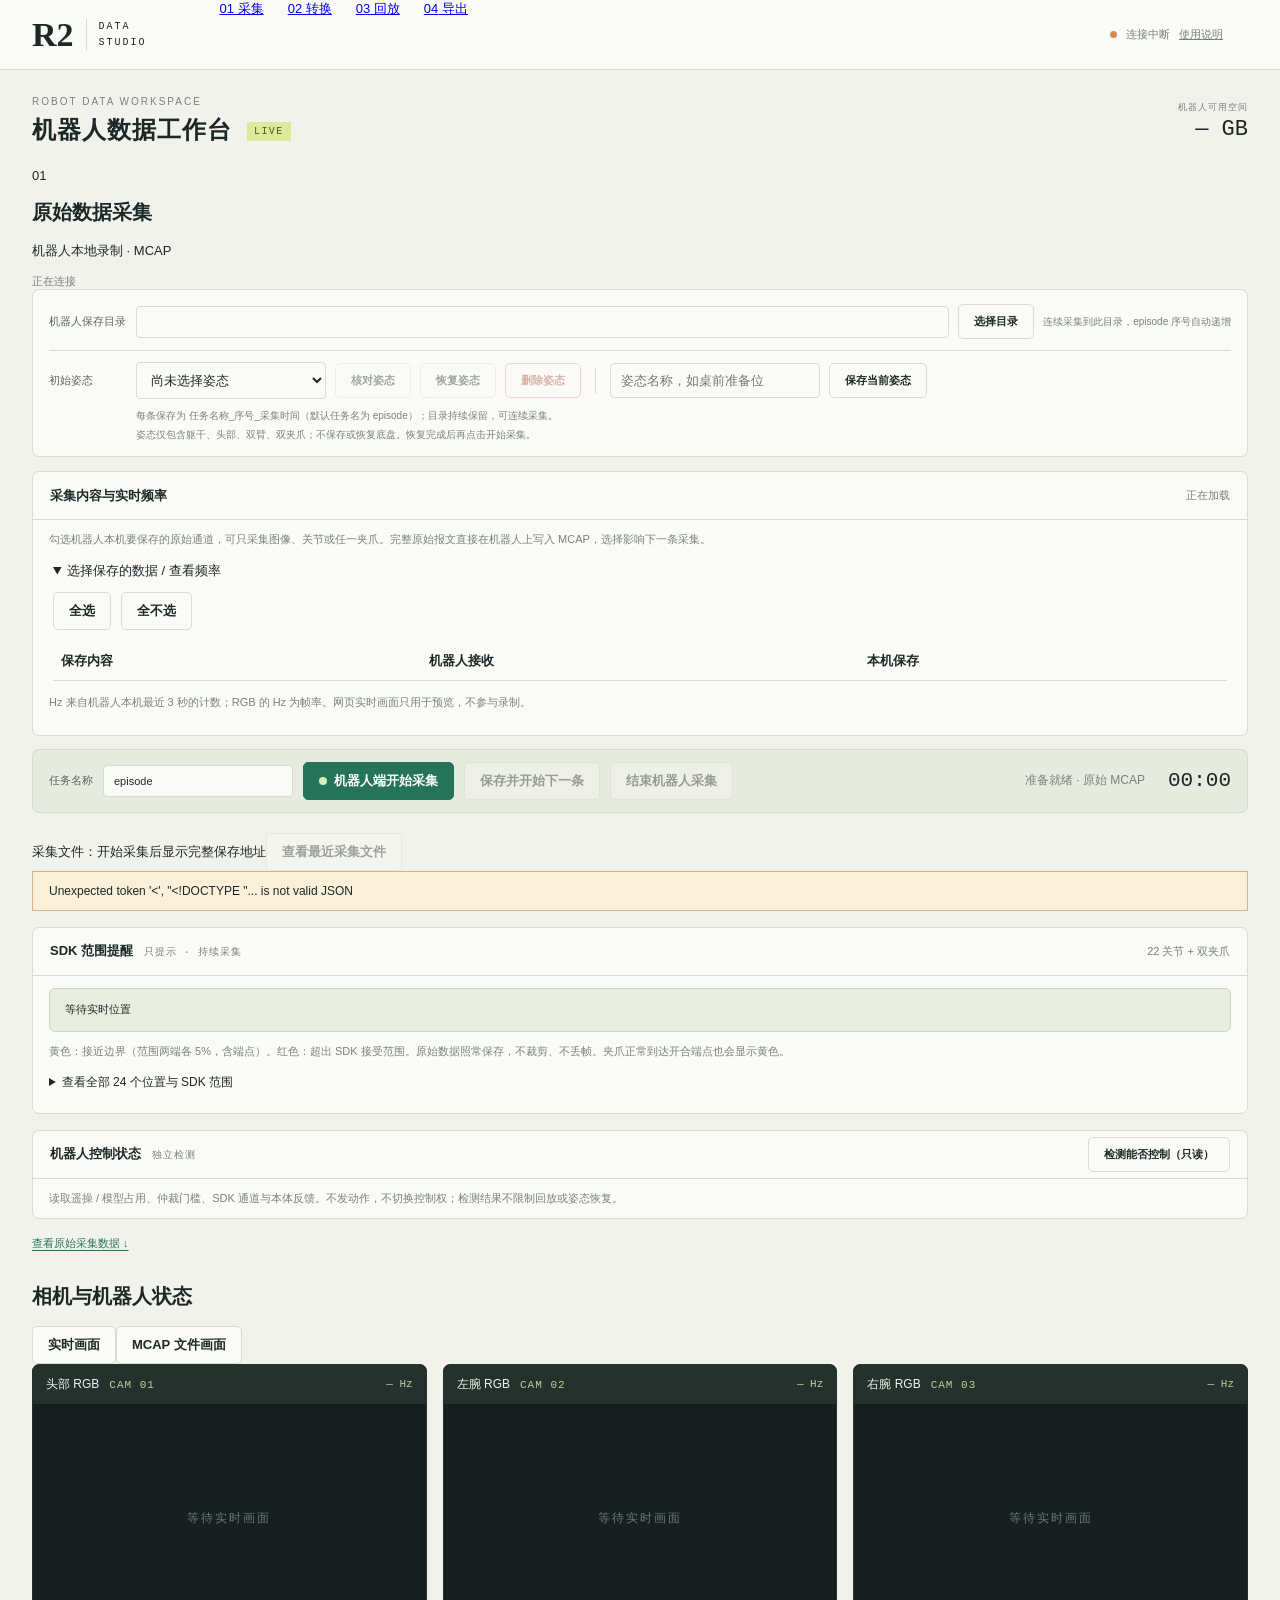
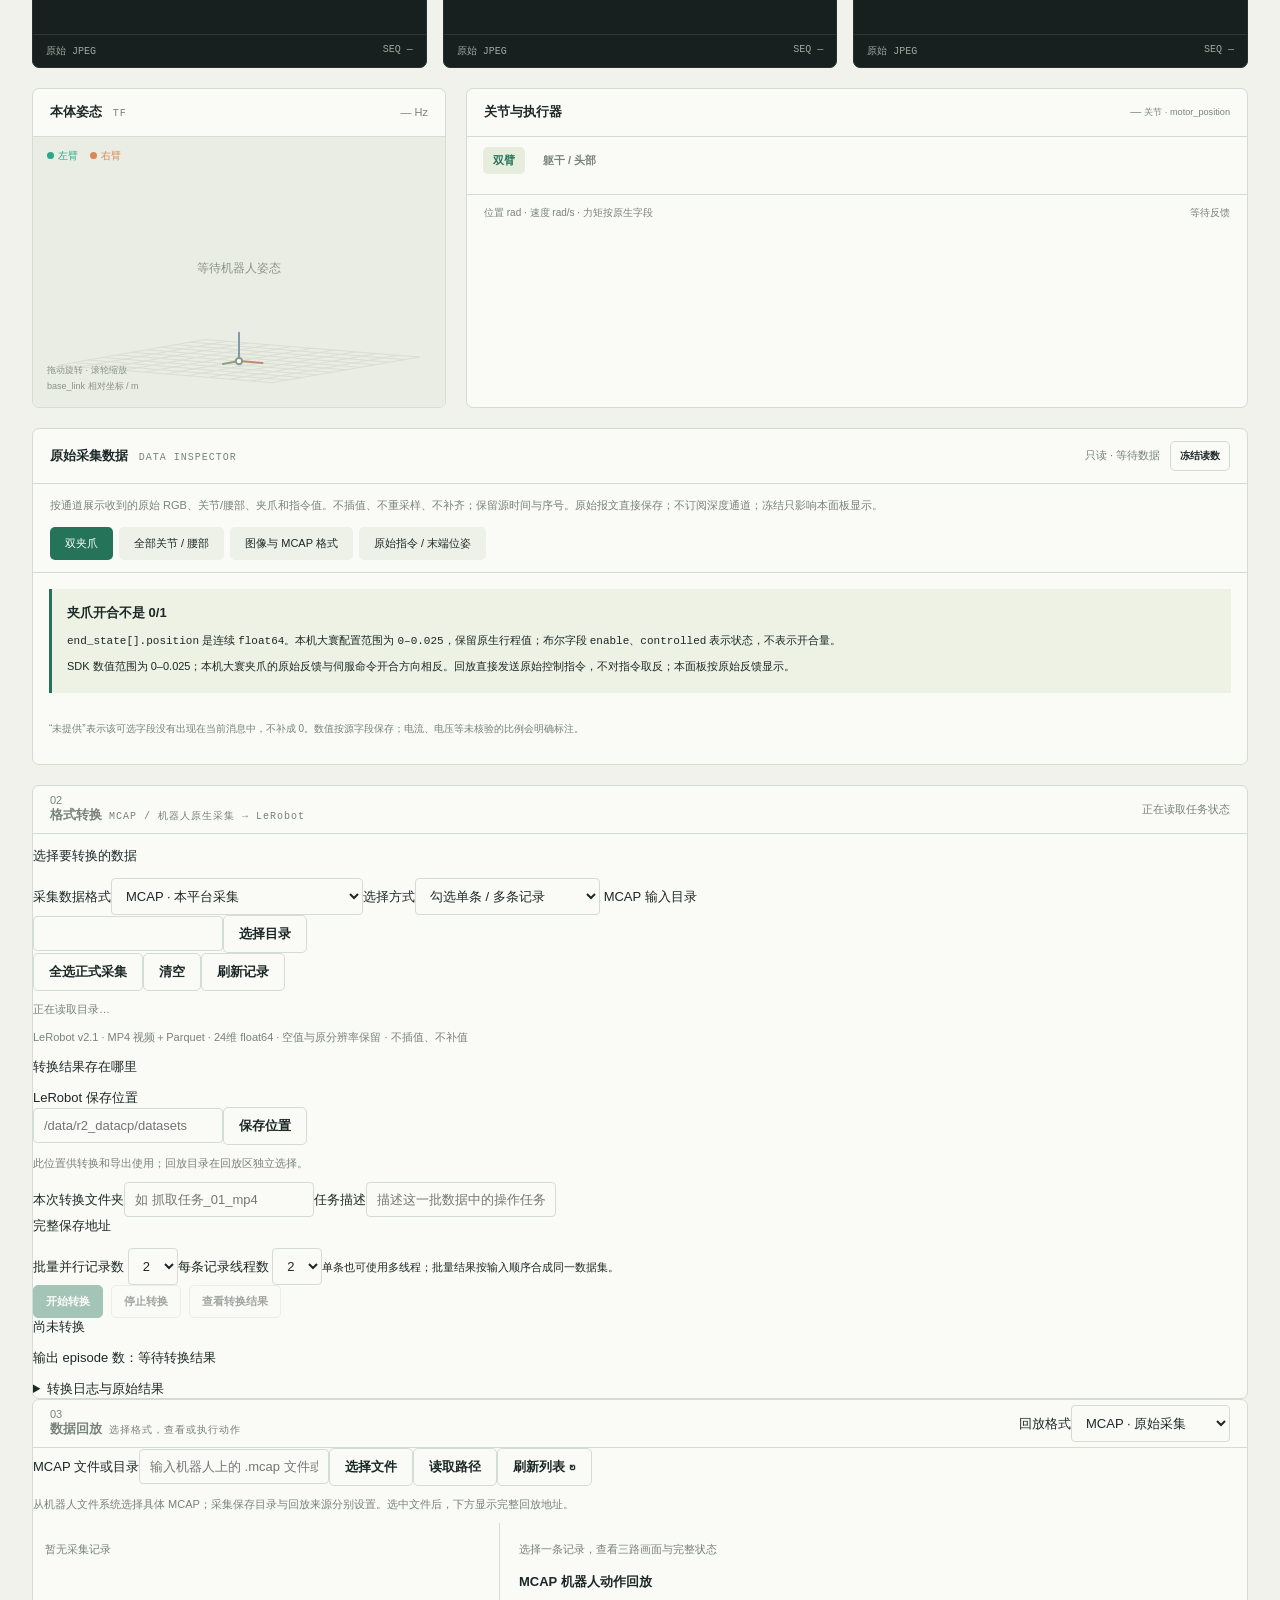
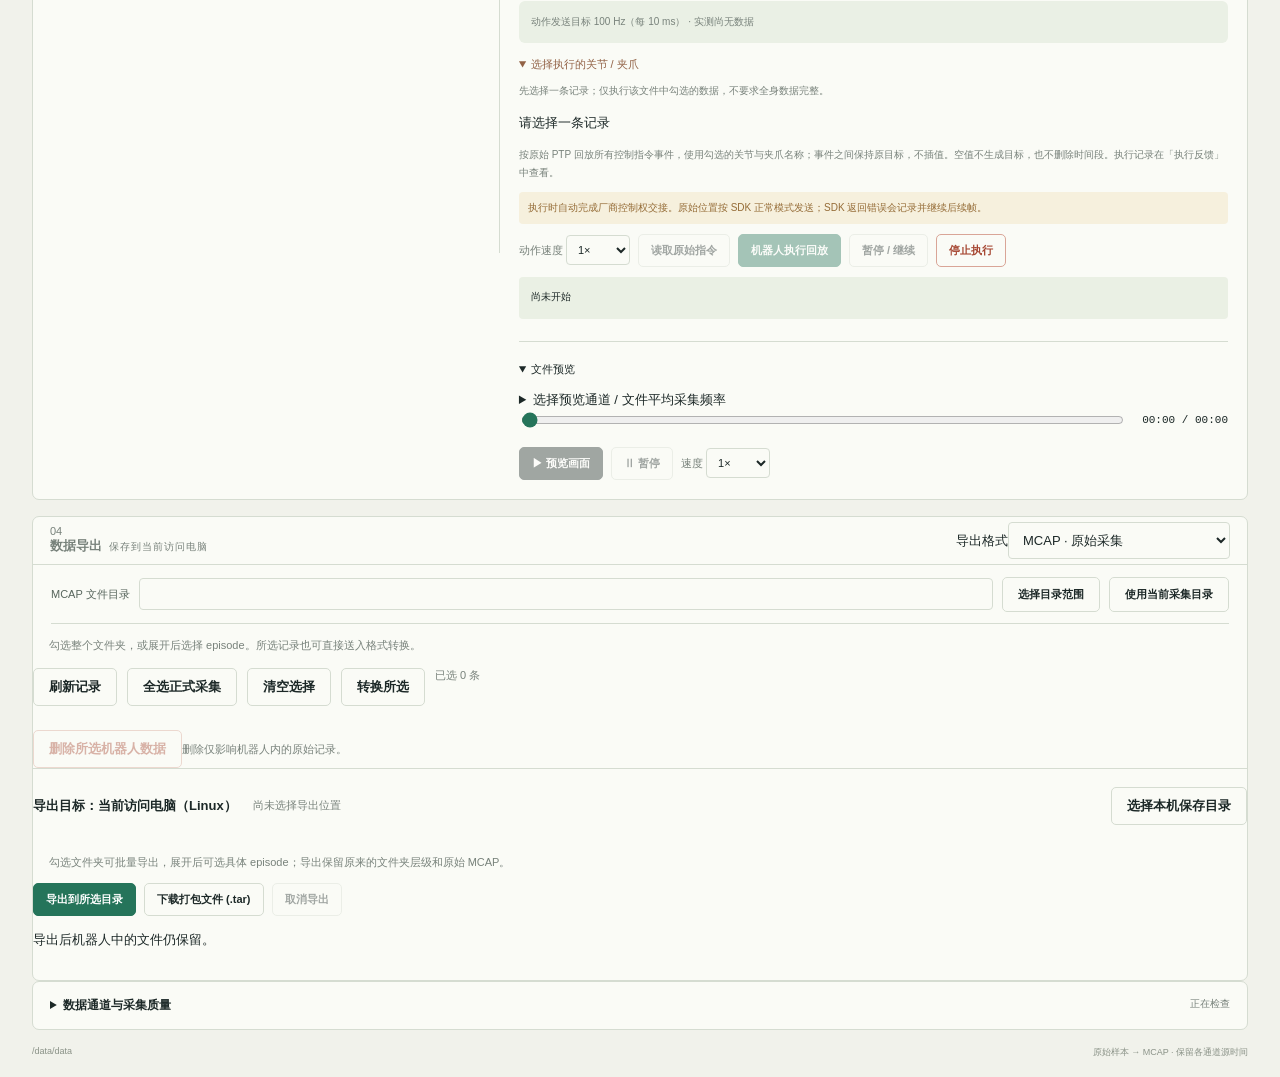
==== commit 6922a8d4: "同步 G2 部署版本并修复任务命名与 MCAP 文件选择 - 按任务名称、目录序号和采集时间保存，连续采集继承任务名。 - MCAP 回放可选择机器人完整文件路径，清楚展示采集与回放位置。 - 同步原" ====
--- a/studio/static/index.html
+++ b/studio/static/index.html
@@ -1,7 +1,14 @@
-<!doctype html><html lang="zh-CN"><head><meta charset="utf-8"><meta name="viewport" content="width=device-width,initial-scale=1"><title>R2 · 数据采集工作台</title><link rel="stylesheet" href="/static/style.css?v=20261030-layout5"></head><body>
+<!doctype html>
+<!--
+使用说明
+用途：统一工作台页面结构，加载各前端脚本和样式。
+用法：由 app.py 提供的工作台页面加载，浏览器访问 http://机器人IP:18769/；不作为独立脚本启动。
+详细说明：../README.md
+-->
+<!-- 机器人原始采集、24维保真转换、原始指令及NULL回放的统一工作台。 --><html lang="zh-CN"><head><meta charset="utf-8"><meta name="viewport" content="width=device-width,initial-scale=1"><title>R2 · 数据采集工作台</title><link rel="stylesheet" href="/static/style.css?v=20261102-mcap-source1"></head><body>
 <header><a class="brand" href="/">R2<span>DATA STUDIO</span></a><nav class="workspace-nav" aria-label="工作区"><a href="#captureWorkspace"><span>01</span> 采集</a><a href="#dataConversion"><span>02</span> 转换</a><a href="#dataReplay"><span>03</span> 回放</a><a href="#dataExport"><span>04</span> 导出</a></nav><div class="connection"><i id="connDot"></i><span id="connection">正在连接机器人</span><a href="/guide" target="_blank" style="color:inherit">使用说明</a><time id="clock"></time></div></header>
 <main><section class="titlebar"><div><p class="eyebrow">ROBOT DATA WORKSPACE</p><h1>机器人数据工作台<span id="modeLabel">LIVE</span></h1></div><div class="disk"><small>机器人可用空间</small><strong id="disk">— GB</strong></div></section>
-<div class="workspace-heading" id="captureWorkspace"><span class="section-number">01</span><div><h2>原始数据采集</h2><p>机器人本地录制 · MCAP</p></div><span id="robotStorageStatus" class="muted">正在连接</span></div><section class="setup-panel panel"><div class="storage-row"><label for="saveDir">机器人保存目录</label><input id="saveDir" readonly aria-label="当前采集保存目录"><button id="chooseDir">选择目录</button><small>连续采集到此目录，episode 序号自动递增</small></div><div class="posture-row"><label for="poseSelect">初始姿态</label><select id="poseSelect"><option value="">尚未选择姿态</option></select><button id="checkPose" disabled>核对姿态</button><button id="restorePose" disabled>恢复姿态</button><span class="setup-divider"></span><input id="poseName" placeholder="姿态名称，如桌前准备位" aria-label="保存姿态的名称" maxlength="80"><button id="savePose">保存当前姿态</button></div><p class="scope-note">每条保存为 episode_序号_采集时间；目录持续保留，可连续采集。</p><p class="scope-note">姿态仅包含躯干、头部、双臂、双夹爪；不保存或恢复底盘。恢复完成后再点击开始采集。</p><p class="scope-note" id="restorePoseHint" role="status" hidden></p><p class="scope-note" id="activeMotionLink" hidden><a href="#dataReplay">查看当前执行任务 ↓</a></p><pre id="poseInfo" hidden></pre></section>
+<div class="workspace-heading" id="captureWorkspace"><span class="section-number">01</span><div><h2>原始数据采集</h2><p>机器人本地录制 · MCAP</p></div><span id="robotStorageStatus" class="muted">正在连接</span></div><section class="setup-panel panel"><div class="storage-row"><label for="saveDir">机器人保存目录</label><input id="saveDir" readonly aria-label="当前采集保存目录"><button id="chooseDir">选择目录</button><small>连续采集到此目录，episode 序号自动递增</small></div><div class="posture-row"><label for="poseSelect">初始姿态</label><select id="poseSelect"><option value="">尚未选择姿态</option></select><button id="checkPose" disabled>核对姿态</button><button id="restorePose" disabled>恢复姿态</button><button id="deletePose" class="danger" disabled>删除姿态</button><span class="setup-divider"></span><input id="poseName" placeholder="姿态名称，如桌前准备位" aria-label="保存姿态的名称" maxlength="80"><button id="savePose">保存当前姿态</button></div><p class="scope-note">每条保存为 任务名称_序号_采集时间（默认任务名为 episode）；目录持续保留，可连续采集。</p><p class="scope-note">姿态仅包含躯干、头部、双臂、双夹爪；不保存或恢复底盘。恢复完成后再点击开始采集。</p><p class="scope-note" id="restorePoseHint" role="status" hidden></p><p class="scope-note" id="activeMotionLink" hidden><a href="#dataReplay">查看当前执行任务 ↓</a></p><pre id="poseInfo" hidden></pre></section>
 
 
 <section class="panel data-selection"><div class="panel-head"><h2>采集内容与实时频率</h2><span id="captureCount" class="muted">正在加载</span></div>
@@ -10,6 +17,7 @@
 <div class="selection-scroll"><table class="selection-table"><thead><tr><th>保存内容</th><th>机器人接收</th><th>本机保存</th></tr></thead><tbody id="captureSelection"></tbody></table></div></details>
 <p class="advisory-explain">Hz 来自机器人本机最近 3 秒的计数；RGB 的 Hz 为帧率。网页实时画面只用于预览，不参与录制。</p></section>
 <p id="robotStorageInfo" class="capture-storage-info"></p><section class="controlbar"><label>任务名称 <input id="task" value="episode" maxlength="60" aria-label="任务名称"></label><button id="record" class="primary"><span class="record-dot"></span>机器人端开始采集</button><button id="nextRecord" disabled>保存并开始下一条</button><button id="stopRecord" disabled>结束机器人采集</button><div id="recordStatus" class="record-status">准备就绪 · 原始 MCAP</div><span id="elapsed" class="digits">00:00</span></section>
+<div class="capture-location"><code id="captureFilePath">采集文件：开始采集后显示完整保存地址</code><button id="openCapturedMcap" type="button" disabled>查看最近采集文件</button></div>
 <div id="notice" role="status" hidden></div>
 <section class="panel advisory-panel" id="sdkAdvisory"><div class="panel-head"><h2>SDK 范围提醒 <small>只提示 · 持续采集</small></h2><span class="muted">22 关节 + 双夹爪</span></div>
 <div id="limitNotice" class="limit-notice" role="status">等待实时位置</div><p class="advisory-explain">黄色：接近边界（范围两端各 5%，含端点）。红色：超出 SDK 接受范围。原始数据照常保存，不裁剪、不丢帧。夹爪正常到达开合端点也会显示黄色。</p>
@@ -19,41 +27,41 @@
 <section class="observation"><article class="panel pose-panel"><div class="panel-head"><h2>本体姿态 <small>TF</small></h2><span id="jointHz">— Hz</span></div><div class="pose-wrap"><canvas id="pose" aria-label="基于实测 TF 的机器人三维骨架"></canvas><span class="pose-note">拖动旋转 · 滚轮缩放<br>base_link 相对坐标 / m</span><div class="legend"><span class="left">左臂</span><span class="right">右臂</span></div></div><div class="grippers" id="grippers"></div></article>
 <article class="panel joints-panel"><div class="panel-head"><h2>关节与执行器</h2><div><span id="jointCount">—</span> <small>关节 · motor_position</small></div></div><div class="joint-tabs"><button class="active" data-group="arms">双臂</button><button data-group="body">躯干 / 头部</button></div><div class="joint-grid" id="joints"></div><div class="joint-footer"><span>位置 rad · 速度 rad/s · 力矩按原生字段</span><span id="errors">等待反馈</span></div></article></section>
 <section class="panel data-inspector" id="dataInspector"><div class="panel-head"><h2>原始采集数据 <small>DATA INSPECTOR</small></h2><div><span id="inspectSource">只读 · 等待数据</span><button id="freezeInspector">冻结读数</button></div></div><p class="inspector-intro">按通道展示收到的原始 RGB、关节/腰部、夹爪和指令值。不插值、不重采样、不补齐；保留源时间与序号。原始报文直接保存；不订阅深度通道；冻结只影响本面板显示。</p><div class="data-tabs" role="tablist" aria-label="数据字段分类"><button role="tab" data-inspect-tab="grippers" aria-selected="true" class="active">双夹爪</button><button role="tab" data-inspect-tab="joints" aria-selected="false">全部关节 / 腰部</button><button role="tab" data-inspect-tab="images" aria-selected="false">图像与 MCAP 格式</button><button role="tab" data-inspect-tab="other" aria-selected="false">原始指令 / 末端位姿</button></div>
-<div id="inspectGrippers" class="inspector-view" role="tabpanel"><div class="data-callout"><strong>夹爪开合不是 0/1</strong><p><code>end_state[].position</code> 是连续 <code>float64</code>。本机大寰配置范围为 <code>0–0.025</code>，保留原生行程值；布尔字段 <code>enable</code>、<code>controlled</code> 表示状态，不表示开合量。</p><p>SDK 数值范围为 0–0.025；原始反馈与伺服命令的开合方向仍待核对。面板按报文原样显示，不换算为 mm。</p></div><div class="gripper-data-grid" id="gripperData"></div><p class="data-footnote">“未提供”表示该可选字段没有出现在当前消息中，不补成 0。数值按源字段保存；电流、电压等未核验的比例会明确标注。</p></div>
+<div id="inspectGrippers" class="inspector-view" role="tabpanel"><div class="data-callout"><strong>夹爪开合不是 0/1</strong><p><code>end_state[].position</code> 是连续 <code>float64</code>。本机大寰配置范围为 <code>0–0.025</code>，保留原生行程值；布尔字段 <code>enable</code>、<code>controlled</code> 表示状态，不表示开合量。</p><p>SDK 数值范围为 0–0.025；本机大寰夹爪的原始反馈与伺服命令开合方向相反。回放直接发送原始控制指令，不对指令取反；本面板按原始反馈显示。</p></div><div class="gripper-data-grid" id="gripperData"></div><p class="data-footnote">“未提供”表示该可选字段没有出现在当前消息中，不补成 0。数值按源字段保存；电流、电压等未核验的比例会明确标注。</p></div>
 <div id="inspectJoints" class="inspector-view" role="tabpanel" hidden><div class="data-toolbar"><label>关节组 <select id="inspectJointGroup"><option value="all">全部 22 个关节</option><option value="body">躯干 / 腰部 · 5</option><option value="head">头部 · 3</option><option value="arm_l">左臂 · 7</option><option value="arm_r">右臂 · 7</option></select></label><span id="jointDataStamp"></span></div><p class="data-footnote"><code>name[]</code> 对应等长数值数组。位置用 <code>motor_position</code>（float64，rad），速度用 <code>motor_velocity</code>（float64，rad/s）；点击任一关节查看全部字段。</p><div class="data-scroll" id="jointDataTable"></div><div class="joint-detail" id="jointFieldDetail"></div><div id="unmappedJointData"></div></div>
-<div id="inspectImages" class="inspector-view" role="tabpanel" hidden><div class="data-callout"><strong>RGB 是逐帧 JPEG，记录容器是 MCAP</strong><p>不是 MP4 / H.264 视频文件，也不另外保存一堆 JPG。每帧 JPEG 字节写入 MCAP 的消息；页面连续显示这些帧形成视频预览。JPEG 是相机端已压缩的图像，本采集程序不二次转码。</p><p>MCAP 数据块使用 <b>ZSTD 无损压缩</b>；它和图像的 JPEG 编码是两层不同的压缩。不订阅深度通道；已订阅消息的全部原始字段直接保存。</p></div><div id="cameraFormatData"></div><div class="mcap-layout"><h3>一个 episode 中的实际结构</h3><code>选定目录 / episode_序号_采集时间 / raw.mcap</code><dl><dt>/raw/camera/…</dt><dd>RGB Aorta 报文字节保持不变：128 字节传输头 + 相机包头 + JPEG 字节。</dd><dt>/camera/…/image</dt><dd>RGB 的 foxglove.CompressedImage（Protobuf）：format="jpeg"、data=原始 JPEG 字节；timestamp 使用 采集主机接收时间。</dd><dt>/hal/joint_state、/hal/…_ee_data</dt><dd>收到的原始 Protobuf payload，字段不删除、不重编码，schema 内嵌。JSON 表格仅用于前端查看。</dd><dt>/metadata/…</dt><dd>源时间、发布 PTP 时间、采集主机接收时间、序号。时间保留 ns，前端用字符串避免大整数丢精度。</dd></dl><p class="data-footnote">保存策略在 selection_policy.json 附件；/raw 中直接写入收到的完整报文字节，不删字段、不重建报文。源时间与 采集主机时间分属不同的时钟域；三路组帧时间相同不能证明曝光硬同步。原始样本直接保存为 MCAP；采集和显示均不对齐、不插值、不重采样，LeRobot 由独立转换任务生成，采集端不做格式转换。</p></div></div>
+<div id="inspectImages" class="inspector-view" role="tabpanel" hidden><div class="data-callout"><strong>RGB 是逐帧 JPEG，记录容器是 MCAP</strong><p>不是 MP4 / H.264 视频文件，也不另外保存一堆 JPG。每帧 JPEG 字节写入 MCAP 的消息；页面连续显示这些帧形成视频预览。JPEG 是相机端已压缩的图像，本采集程序不二次转码。</p><p>MCAP 数据块使用 <b>ZSTD 无损压缩</b>；它和图像的 JPEG 编码是两层不同的压缩。不订阅深度通道；已订阅消息的全部原始字段直接保存。</p></div><div id="cameraFormatData"></div><div class="mcap-layout"><h3>一个 episode 中的实际结构</h3><code>选定目录 / 任务名称_序号_采集时间 / raw.mcap</code><dl><dt>/raw/camera/…</dt><dd>RGB Aorta 报文字节保持不变：128 字节传输头 + 相机包头 + JPEG 字节。</dd><dt>/camera/…/image</dt><dd>RGB 的 foxglove.CompressedImage（Protobuf）：format="jpeg"、data=原始 JPEG 字节；timestamp 使用 采集主机接收时间。</dd><dt>/hal/joint_state、/hal/…_ee_data</dt><dd>收到的原始 Protobuf payload，字段不删除、不重编码，schema 内嵌。JSON 表格仅用于前端查看。</dd><dt>/metadata/…</dt><dd>源时间、发布 PTP 时间、采集主机接收时间、序号。时间保留 ns，前端用字符串避免大整数丢精度。</dd></dl><p class="data-footnote">保存策略在 selection_policy.json 附件；/raw 中直接写入收到的完整报文字节，不删字段、不重建报文。源时间与 采集主机时间分属不同的时钟域；三路组帧时间相同不能证明曝光硬同步。原始样本直接保存为 MCAP；采集和显示均不对齐、不插值、不重采样，LeRobot 由独立转换任务生成，采集端不做格式转换。</p></div></div>
 <div id="inspectOther" class="inspector-view" role="tabpanel" hidden><div class="data-toolbar"><label>数据通道 <select id="inspectTopic"></select></label><span id="otherDataStatus"></span></div><p id="otherDataNote" class="data-footnote"></p><div id="otherDataMeta"></div><pre id="otherDataJson"></pre><p class="data-footnote">底盘通道与底盘状态字段不在本面板显示；base_link 仅保留为本体 TF 的参考系名称。本面板只读取接收到的数据，不下发指令。</p></div></section>
 
 
-<section class="panel workflow-panel workspace-panel" id="dataConversion"><div class="panel-head section-head"><div><span class="section-number">02</span><h2>格式转换<small>原始 MCAP → LeRobot</small></h2></div><span id="workflowConnection" class="muted">正在读取任务状态</span></div>
-<div class="workflow-content"><div class="conversion-grid"><div class="conversion-input"><p class="field-kicker">选择要转换的数据</p><label class="field-stack" for="conversionMode">输入来源<select id="conversionMode"><option value="selection">勾选单条 / 多条 MCAP 记录</option><option value="directory">一个文件夹中的全部 episode</option></select></label>
-<label class="field-stack conversion-root-label" for="conversionInputRoot">MCAP 输入目录</label><div class="conversion-root-picker"><input id="conversionInputRoot" readonly aria-label="转换输入目录"><button id="chooseConversionRoot" type="button">选择目录</button></div>
+<section class="panel workflow-panel workspace-panel" id="dataConversion"><div class="panel-head section-head"><div><span class="section-number">02</span><h2>格式转换<small>MCAP / 机器人原生采集 → LeRobot</small></h2></div><span id="workflowConnection" class="muted">正在读取任务状态</span></div>
+<div class="workflow-content"><div class="conversion-grid"><div class="conversion-input"><p class="field-kicker">选择要转换的数据</p><label class="field-stack" for="conversionFormat">采集数据格式<select id="conversionFormat"><option value="mcap">MCAP · 本平台采集</option><option value="factory">机器人原生离线采集 · pbdat + H.265</option></select></label><label class="field-stack" for="conversionMode">选择方式<select id="conversionMode"><option value="selection">勾选单条 / 多条记录</option><option value="directory">一个文件夹中的全部记录</option></select></label>
+<label class="field-stack conversion-root-label" for="conversionInputRoot" id="conversionInputLabel">MCAP 输入目录</label><div class="conversion-root-picker"><input id="conversionInputRoot" readonly aria-label="转换输入目录"><button id="chooseConversionRoot" type="button">选择目录</button></div>
 <div id="conversionSelectionRow"><div class="conversion-tree-tools"><button id="conversionAll" type="button">全选正式采集</button><button id="conversionNone" type="button">清空</button><button id="conversionChooseRecords" type="button">刷新记录</button><span id="conversionSelected" role="status"></span></div><p id="conversionFileStatus" class="muted" role="status">正在读取目录…</p><div id="conversionFiles" class="conversion-file-tree"></div><p id="conversionSelectedList" class="selected-records"></p></div>
-<div id="conversionDirectoryRow" hidden><label class="field-stack" for="conversionSourceDir">批量转换文件夹<input id="conversionSourceDir" placeholder="输入机器人上的绝对目录路径"></label><p class="conversion-directory-note">将递归转换此文件夹中的全部 episode；可直接修改路径。</p><button id="conversionUseRoot" type="button">使用当前采集目录</button></div><p class="muted">机器人本机处理，原始 MCAP 保留。</p></div>
-<div class="conversion-output"><p class="field-kicker">转换结果存在哪里</p><label class="field-stack" for="conversionOutput">LeRobot 保存位置</label><div class="root-settings"><input id="conversionOutput" placeholder="/data/r2_datacp/datasets"><button id="saveLerobotRoot" type="button">保存位置</button></div><p id="lerobotRootStatus" class="muted">此位置供转换、回放和导出共同使用。</p><label class="field-stack" for="conversionRepo">本次转换文件夹<input id="conversionRepo" placeholder="如 抓取任务_01" maxlength="100"></label><label class="field-stack" for="conversionTask">任务描述<input id="conversionTask" placeholder="描述这一批数据中的操作任务" maxlength="500"></label><div class="output-location"><span>完整保存地址</span><p id="conversionDatasetPath"></p></div></div></div>
-<div class="conversion-footer"><div class="button-row"><button id="conversionStart" class="primary" type="button" disabled>开始转换</button><button id="conversionStop" type="button" disabled>停止转换</button><button id="conversionShowResult" type="button" disabled>查看转换结果</button></div><span id="conversionPhase" role="status">尚未转换</span></div><div id="conversionProgress" class="conversion-progress" hidden><div class="conversion-progress-title"><strong id="conversionProgressPhase">等待任务</strong><span id="conversionPercent">—</span></div><div id="conversionProgressBar"></div><div class="conversion-progress-metrics"><span id="conversionSourceProgress"></span><span id="conversionFrameProgress"></span><span id="conversionByteProgress"></span><span id="conversionTiming"></span></div><p id="conversionCurrentSource"></p></div>
+<div id="conversionDirectoryRow" hidden><label class="field-stack" for="conversionSourceDir">批量转换文件夹<input id="conversionSourceDir" placeholder="输入机器人上的绝对目录路径"></label><p class="conversion-directory-note">将递归转换此文件夹中的全部 episode；可直接修改路径。</p><button id="conversionUseRoot" type="button">使用当前采集目录</button></div><p class="muted" id="conversionInputNote">LeRobot v2.1 · MP4 视频＋Parquet · 24维 float64 · 空值与原分辨率保留 · 不插值、不补值</p></div>
+<div class="conversion-output"><p class="field-kicker">转换结果存在哪里</p><label class="field-stack" for="conversionOutput">LeRobot 保存位置</label><div class="root-settings"><input id="conversionOutput" placeholder="/data/r2_datacp/datasets"><button id="saveLerobotRoot" type="button">保存位置</button></div><p id="lerobotRootStatus" class="muted">此位置供转换和导出使用；回放目录在回放区独立选择。</p><label class="field-stack" for="conversionRepo">本次转换文件夹<input id="conversionRepo" placeholder="如 抓取任务_01_mp4" maxlength="100"></label><label class="field-stack" for="conversionTask">任务描述<input id="conversionTask" placeholder="描述这一批数据中的操作任务" maxlength="500"></label><div class="output-location"><span>完整保存地址</span><p id="conversionDatasetPath"></p></div></div></div>
+<div class="parallel-options"><label>批量并行记录数 <select id="conversionWorkers"><option>1</option><option selected>2</option><option>4</option></select></label><label>每条记录线程数 <select id="conversionThreads"><option>1</option><option selected>2</option><option>4</option></select></label><small>单条也可使用多线程；批量结果按输入顺序合成同一数据集。</small></div><div class="conversion-footer"><div class="button-row"><button id="conversionStart" class="primary" type="button" disabled>开始转换</button><button id="conversionStop" type="button" disabled>停止转换</button><button id="conversionShowResult" type="button" disabled>查看转换结果</button></div><span id="conversionPhase" role="status">尚未转换</span></div><div id="conversionProgress" class="conversion-progress" hidden><div class="conversion-progress-title"><strong id="conversionProgressPhase">等待任务</strong><span id="conversionPercent">—</span></div><div id="conversionProgressBar"></div><div class="conversion-progress-metrics"><span id="conversionSourceProgress"></span><span id="conversionFrameProgress"></span><span id="conversionByteProgress"></span><span id="conversionTiming"></span></div><p id="conversionCurrentSource"></p><p id="conversionConcurrency"></p><ul id="conversionActiveSources"></ul></div>
 <div class="conversion-summary"><p id="conversionOutcome" class="conversion-outcome" role="status"></p><ul id="conversionSourceErrors" class="conversion-source-errors" hidden></ul><p id="conversionOutputCount">输出 episode 数：等待转换结果</p></div><p id="conversionResultHint" class="path-caption"></p>
 <section id="conversionFileBrowser" class="conversion-file-browser" hidden><div class="conversion-browser-head"><h3>转换输出文件</h3><div><button id="conversionBrowseParent" type="button" disabled>上一级</button><button id="conversionBrowseRefresh" type="button">刷新目录</button></div></div><p id="conversionBrowsePath" class="path-caption"></p><div id="conversionBrowserFiles"></div><p id="conversionBrowserStatus" class="muted" role="status"></p></section>
-<details><summary>转换日志与原始结果</summary><pre id="conversionLog">转换日志将在这里显示。</pre><pre id="conversionProgressRaw"></pre><pre id="conversionResult"></pre></details></div></section><section class="panel library workspace-panel" id="dataReplay"><div class="panel-head section-head"><div><span class="section-number">03</span><h2>数据回放<small>选择格式，查看或执行动作</small></h2></div><label class="format-picker">回放格式<select id="replayFormat"><option value="mcap">MCAP · 原始采集</option><option value="lerobot">LeRobot · 转换后</option></select></label></div><div id="mcapReplay"><div class="format-toolbar"><label>记录类型 <select id="fileCategory"><option value="collection">正式采集</option><option value="feedback">执行反馈</option><option value="test">历史测试</option></select></label><span id="fileCounts" class="muted"></span><button id="refresh">刷新列表 ↻</button></div><div class="library-body"><div class="file-list" id="files"><p class="muted">暂无采集记录</p></div><div class="playback-controls"><div class="selected-file" id="selectedFile">选择一条记录，查看三路画面与完整状态</div><section class="robot-controls"><h3 id="robotReplayControls">MCAP 机器人动作回放</h3>
+<details><summary>转换日志与原始结果</summary><pre id="conversionLog">转换日志将在这里显示。</pre><pre id="conversionProgressRaw"></pre><pre id="conversionResult"></pre></details></div></section><section class="panel library workspace-panel" id="dataReplay"><div class="panel-head section-head"><div><span class="section-number">03</span><h2>数据回放<small>选择格式，查看或执行动作</small></h2></div><label class="format-picker">回放格式<select id="replayFormat"><option value="mcap">MCAP · 原始采集</option><option value="lerobot">LeRobot · 转换后</option><option value="factory">机器人原生离线采集</option></select></label></div><div id="mcapReplay"><div class="format-toolbar mcap-source"><label for="mcapReplayPath">MCAP 文件或目录<input id="mcapReplayPath" placeholder="输入机器人上的 .mcap 文件或目录绝对路径"></label><button id="chooseMcapFile" type="button">选择文件</button><button id="readMcapSource" type="button">读取路径</button><button id="refresh" type="button">刷新列表 ↻</button><span id="fileCounts" class="muted"></span></div><p class="muted">从机器人文件系统选择具体 MCAP；采集保存目录与回放来源分别设置。选中文件后，下方显示完整回放地址。</p><div class="library-body"><div class="file-list" id="files"><p class="muted">暂无采集记录</p></div><div class="playback-controls"><div class="selected-file" id="selectedFile">选择一条记录，查看三路画面与完整状态</div><section class="robot-controls"><h3 id="robotReplayControls">MCAP 机器人动作回放</h3>
 <p id="replayRate" class="rate-summary" role="status">动作发送目标 100 Hz（每 10 ms） · 实测尚无数据</p>
-<details class="replay-selection" open><summary>选择执行的关节 / 夹爪</summary><p id="fileSelectionNote">先选择一条记录；仅执行该文件中勾选的数据，不要求全身数据完整。</p><div id="replayTargets">请选择一条记录</div></details><p>按 MCAP 接收时间回放全过程，使用勾选的原始关节与夹爪位置；样本之间保持上一值，不插值。执行记录在「执行反馈」中查看。</p><p class="validation-note">执行时自动完成厂商控制权交接。原始位置按 SDK 正常模式发送；SDK 返回错误会记录并继续后续帧。</p><div class="button-row"><label>动作速度 <select id="robotSpeed"><option value=".25">0.25×</option><option value=".5">0.5×</option><option value="1" selected>1×</option><option value="2">2×</option></select></label><button id="plan" disabled>检查起始姿态</button><button id="execute" class="primary" disabled>机器人执行回放</button><button id="pauseRobot" disabled>暂停 / 继续</button><button id="stopRobot" class="danger">停止执行</button></div><pre id="replayInfo">尚未开始</pre></section><details class="preview-controls" open><summary>文件预览</summary><details><summary>选择预览通道 / 文件平均采集频率</summary><div id="previewTopics">请选择一条记录</div><button id="applyPreview" type="button">应用预览选择</button></details><div class="timeline"><input id="seek" type="range" min="0" max="1" step=".01" value="0" aria-label="回放进度"><span class="digits" id="playTime">00:00 / 00:00</span></div><div class="button-row"><button id="play" class="dark" disabled>▶ 预览画面</button><button id="pause" disabled>Ⅱ 暂停</button><label>速度 <select id="speed"><option value=".25">0.25×</option><option value=".5">0.5×</option><option value="1" selected>1×</option><option value="2">2×</option></select></label><button id="validate" disabled hidden>校验 MCAP</button></div></details><pre id="result" hidden></pre></div></div></div><div id="lerobotReplay" class="workflow-content" hidden><div class="format-status"><span>LeRobot · 转换后数据</span><strong id="lerobotPhase" role="status">尚未执行</strong></div><p class="advisory-explain">选择数据集与 episode，按保存的动作和时间通过厂商 SDK 回放。</p>
-<div class="catalog-toolbar"><p id="lerobotReplayRoot" class="path-caption"></p><button id="lerobotRefresh" type="button">刷新数据集</button></div><input id="lerobotRoot" type="hidden">
+<details class="replay-selection" open><summary>选择执行的关节 / 夹爪</summary><p id="fileSelectionNote">先选择一条记录；仅执行该文件中勾选的数据，不要求全身数据完整。</p><div id="replayTargets">请选择一条记录</div></details><p>按原始 PTP 回放所有控制指令事件，使用勾选的关节与夹爪名称；事件之间保持原目标，不插值。空值不生成目标，也不删除时间段。执行记录在「执行反馈」中查看。</p><p class="validation-note">执行时自动完成厂商控制权交接。原始位置按 SDK 正常模式发送；SDK 返回错误会记录并继续后续帧。</p><div class="button-row"><label>动作速度 <select id="robotSpeed"><option value=".25">0.25×</option><option value=".5">0.5×</option><option value="1" selected>1×</option><option value="2">2×</option></select></label><button id="plan" disabled>读取原始指令</button><button id="execute" class="primary" disabled>机器人执行回放</button><button id="pauseRobot" disabled>暂停 / 继续</button><button id="stopRobot" class="danger">停止执行</button></div><pre id="replayInfo">尚未开始</pre></section><details class="preview-controls" open><summary>文件预览</summary><details><summary>选择预览通道 / 文件平均采集频率</summary><div id="previewTopics">请选择一条记录</div><button id="applyPreview" type="button">应用预览选择</button></details><div class="timeline"><input id="seek" type="range" min="0" max="1" step=".01" value="0" aria-label="回放进度"><span class="digits" id="playTime">00:00 / 00:00</span></div><div class="button-row"><button id="play" class="dark" disabled>▶ 预览画面</button><button id="pause" disabled>Ⅱ 暂停</button><label>速度 <select id="speed"><option value=".25">0.25×</option><option value=".5">0.5×</option><option value="1" selected>1×</option><option value="2">2×</option></select></label><button id="validate" disabled hidden>校验 MCAP</button></div></details><pre id="result" hidden></pre></div></div></div><div id="lerobotReplay" class="workflow-content" hidden><div class="format-status"><span>LeRobot · 转换后数据</span><strong id="lerobotPhase" role="status">尚未执行</strong></div><p class="advisory-explain">选择数据集与 episode，按保存的动作和时间通过厂商 SDK 回放。</p>
+<div class="catalog-toolbar replay-root-picker"><label for="lerobotRoot">回放数据来源</label><input id="lerobotRoot" type="text" placeholder="机器人上的数据集目录或父目录"><button id="chooseLerobotReplayRoot" type="button">选择目录</button><button id="lerobotRefresh" type="button">读取 / 刷新目录</button></div><p id="lerobotReplayRoot" class="path-caption"></p><p class="muted">回放来源独立选择，不与转换保存位置绑定；可以填写单个数据集目录或父目录。</p>
 <div class="workflow-form"><label for="lerobotDataset">LeRobot 数据集</label><select id="lerobotDataset"><option value="">先读取数据集目录</option></select><label for="lerobotEpisode">episode</label><select id="lerobotEpisode"><option value="">先选择数据集</option></select></div>
-<p id="lerobotDatasetCount" class="muted">尚未读取数据集</p><p id="lerobotSummary" role="status">选择 episode 后可读取动作字段；读取不会连接 SDK 或发送动作。</p>
+<button id="lerobotResumeConversion" type="button" hidden>继续此数据集转换</button><p id="lerobotDatasetCount" class="muted">尚未读取数据集</p><p id="lerobotSummary" role="status">选择 episode 后可读取动作字段；读取不会连接 SDK 或发送动作。</p>
 <div class="button-row"><button id="lerobotInspect" type="button" disabled>读取片段（不发动作）</button><button id="lerobotExecute" class="primary" type="button" disabled>机器人执行 LeRobot 回放</button><button id="lerobotStop" class="danger" type="button" disabled>停止 LeRobot 回放</button></div>
-<p class="advisory-explain">点击执行后会进行控制权交接，并直接发送首帧动作。转换后的 action 与录制反馈分别展示，动作实际跟随需结合机器人反馈观察。</p>
-<p id="lerobotRate" class="rate-summary">动作发送目标 100 Hz · 实际尚无数据</p><p id="lerobotJob" class="muted"></p>
+<p class="advisory-explain">直接按原始 PTP 时间回放 action，不返回首帧、不插值、不补值。空值保留时间和记录，对应关节不发送新目标；其他关节继续回放。</p>
+<p id="lerobotRate" class="rate-summary">原始指令事件 + 100 Hz 目标保持 · 实际尚无数据</p><p id="lerobotJob" class="muted"></p>
 <details><summary>所选片段首帧数据</summary><div id="lerobotValues" class="data-scroll"></div></details><details><summary>回放日志与结果</summary><pre id="lerobotLog">执行日志将在这里显示。</pre><pre id="lerobotResult"></pre></details>
-</div></section><section class="panel robot-storage-panel workspace-panel" id="dataExport"><div class="panel-head section-head"><div><span class="section-number">04</span><h2>数据导出<small>保存到当前访问电脑</small></h2></div><label class="format-picker">导出格式<select id="exportFormat"><option value="mcap">MCAP · 原始采集</option><option value="lerobot">LeRobot · 完整数据集</option></select></label></div>
-<div class="export-workspace"><div id="mcapExportInputs"><div class="storage-row library-root-row"><label for="libraryRoot">MCAP 文件目录</label><input id="libraryRoot" readonly aria-label="导出删除机器人目录范围"><button id="chooseLibraryRoot" type="button">选择目录范围</button><button id="useCaptureRoot" type="button">使用当前采集目录</button></div><p class="advisory-explain">勾选整个文件夹，或展开后选择 episode。所选记录也可直接送入格式转换。</p>
+</div><div id="nativeReplay" class="workflow-content" hidden><p class="advisory-explain">直接读取原生 pbdat 的24维原始控制指令和 PTP 时间，逐事件回放；不读取 bundle 补动作，不插值，空值仍保留。</p><div class="catalog-toolbar"><label for="nativeRoot">原生记录目录</label><input id="nativeRoot" value="/data/record" readonly><button id="chooseNativeRoot">选择目录</button><button id="nativeRefresh">刷新记录</button></div><label class="field-stack" for="nativeSource">选择原生记录<select id="nativeSource"><option value="">选择一条记录</option></select></label><p id="nativeSummary" role="status">选择记录后可只读查看原始指令字段、空值与时长。</p><div class="button-row"><button id="nativeInspect">读取记录（不发动作）</button><button id="nativeExecute" class="primary">机器人执行原生回放</button><button id="nativeStop" class="danger">停止原生回放</button></div><p id="nativeRate" class="rate-summary"></p><p id="nativeJob" class="muted"></p><details><summary>原始指令首帧</summary><div id="nativeValues"></div></details><details><summary>执行日志与结果</summary><pre id="nativeLog"></pre></details></div></section><section class="panel robot-storage-panel workspace-panel" id="dataExport"><div class="panel-head section-head"><div><span class="section-number">04</span><h2>数据导出<small>保存到当前访问电脑</small></h2></div><label class="format-picker">导出格式<select id="exportFormat"><option value="mcap">MCAP · 原始采集</option><option value="lerobot">LeRobot · 完整数据集</option><option value="factory">机器人原生离线采集 · 完整目录</option></select></label></div>
+<div class="export-workspace"><div id="mcapExportInputs"><div class="storage-row library-root-row"><label for="libraryRoot" id="rawExportLabel">MCAP 文件目录</label><input id="libraryRoot" readonly aria-label="导出删除机器人目录范围"><button id="chooseLibraryRoot" type="button">选择目录范围</button><button id="useCaptureRoot" type="button">使用当前采集目录</button></div><p class="advisory-explain">勾选整个文件夹，或展开后选择 episode。所选记录也可直接送入格式转换。</p>
 <div class="selection-actions"><button id="refreshRobotFiles" type="button">刷新记录</button><button id="exportAll" type="button">全选正式采集</button><button id="exportNone" type="button">清空选择</button><button id="convertSelected" type="button">转换所选</button><span id="exportCount" class="muted">已选 0 条</span></div>
 <div id="robotFiles" class="export-file-list"></div>
-<div class="delete-tools"><button id="deleteSelected" class="danger" type="button" disabled>删除所选机器人数据</button><span class="muted">删除仅影响机器人内的原始记录。</span></div></div>
+<div class="delete-tools" id="rawDeleteTools"><button id="deleteSelected" class="danger" type="button" disabled>删除所选机器人数据</button><span class="muted">删除仅影响机器人内的原始记录。</span></div></div>
 <div id="lerobotExportInputs" hidden><div class="catalog-toolbar"><p id="lerobotExportRoot" class="path-caption"></p><button id="lerobotExportRefresh" type="button">刷新数据集</button></div><label class="field-stack" for="lerobotExportDataset">导出哪一套 LeRobot 数据<select id="lerobotExportDataset"><option value="">选择完整数据集</option></select></label><p class="export-scope">整套导出 · 包含全部 episode、视频与元数据，保持原有目录结构。</p><p id="lerobotExportSelection" class="path-caption">尚未选择数据集</p></div>
 <div class="export-destination"><strong id="exportComputer">正在识别当前访问电脑</strong><span id="exportFolder" class="muted">尚未选择导出位置</span><button id="chooseExportFolder" type="button">选择本机保存目录</button></div><p id="exportMethodNote" class="advisory-explain"></p><div class="button-row export-actions"><button id="exportSelected" class="primary" type="button">导出到所选目录</button><button id="exportArchive" type="button">下载打包文件 (.tar)</button><button id="cancelExport" type="button" disabled>取消导出</button></div><p id="exportProgress" role="status">导出后机器人中的文件仍保留。</p></div>
 <div hidden><input id="robotSaveDir"><button id="chooseRobotDir" type="button">选择机器人目录</button></div></section><details class="panel stream-panel"><summary>数据通道与采集质量 <span id="streamSummary">正在检查</span></summary><div id="streams"></div></details>
 <footer><span id="dataDir">/data/data</span><span>原始样本 → MCAP · 保留各通道源时间</span></footer>
-</main><dialog id="motionDialog"><h2>在机器人上执行</h2><p id="motionSummary">将先返回起始姿态，再回放选中记录的完整 22 关节与双夹爪轨迹。确认现场已准备好，机器人会运动。</p><p id="motionFile"></p><div class="button-row"><button id="cancelMotion">取消</button><button id="confirmMotion" class="primary">开始全过程回放</button></div></dialog>
+</main><dialog id="motionDialog"><h2>在机器人上执行</h2><p id="motionSummary">将直接按原时间轴回放选中原始控制指令，不生成起始姿态过渡。确认现场已准备好，机器人会运动。</p><p id="motionFile"></p><div class="button-row"><button id="cancelMotion">取消</button><button id="confirmMotion" class="primary">开始全过程回放</button></div></dialog>
 <dialog id="directoryDialog"><h2 id="directoryTitle">选择 机器人保存目录</h2><p id="directoryDescription">采集与文件查看使用这个机器人本机目录。</p><div class="directory-path"><input id="folderPath" aria-label="保存目录绝对路径"><button id="browsePath">打开</button><button id="parentFolder">上一级</button></div><div id="folderList" class="folder-list"></div><p id="folderMeta" class="muted"></p><div class="button-row"><button id="cancelDir">取消</button><button id="createDir">创建并选用输入目录</button><button id="useDir" class="primary">选用当前目录</button></div></dialog>
 <dialog id="deleteEpisodeDialog"><h2>删除机器人采集数据</h2><p id="deleteSummary"></p><pre id="deleteList" class="delete-list"></pre><p class="advisory-explain">删除后不能在网页中恢复，请确认已不再需要这些机器人原始文件。</p><div class="button-row"><button id="cancelDeleteEpisodes" type="button">取消</button><button id="confirmDeleteEpisodes" class="danger" type="button">确认永久删除</button></div></dialog>
-<script src="/static/app.js?v=20261030-layout5"></script><script src="/static/inspector.js?v=20261030-layout5"></script><script src="/static/advisory.js?v=20261030-layout5"></script><script src="/static/selection.js?v=20261030-layout5"></script><script src="/static/robot_storage.js?v=20261030-layout5"></script><script src="/static/workflow.js?v=20261030-layout5"></script></body></html>
+<script src="/static/app.js?v=20261102-mcap-source1"></script><script src="/static/inspector.js?v=20261030-layout12"></script><script src="/static/advisory.js?v=20261030-layout12"></script><script src="/static/selection.js?v=20261102-mcap-source1"></script><script src="/static/robot_storage.js?v=20261030-layout12"></script><script src="/static/workflow.js?v=20261031-mp4"></script><script src="/static/native.js?v=20261030-layout12"></script></body></html>
